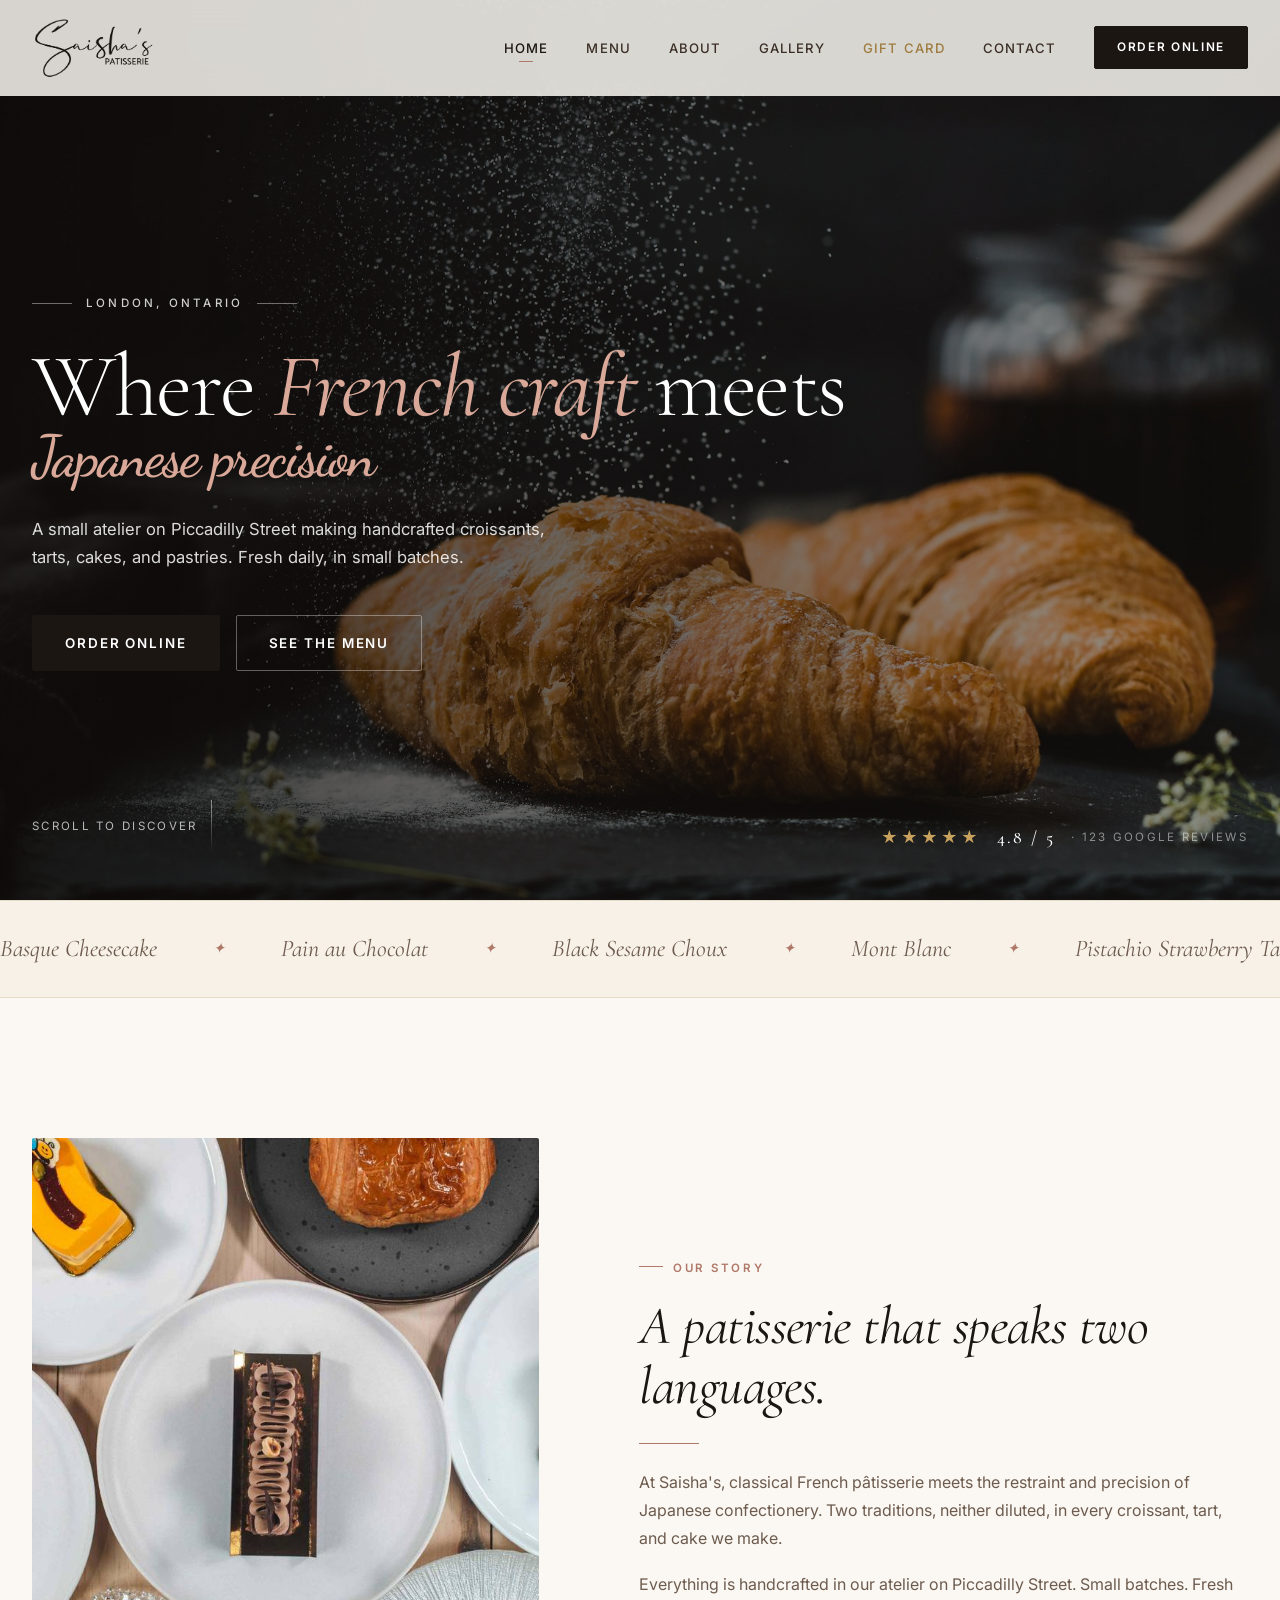
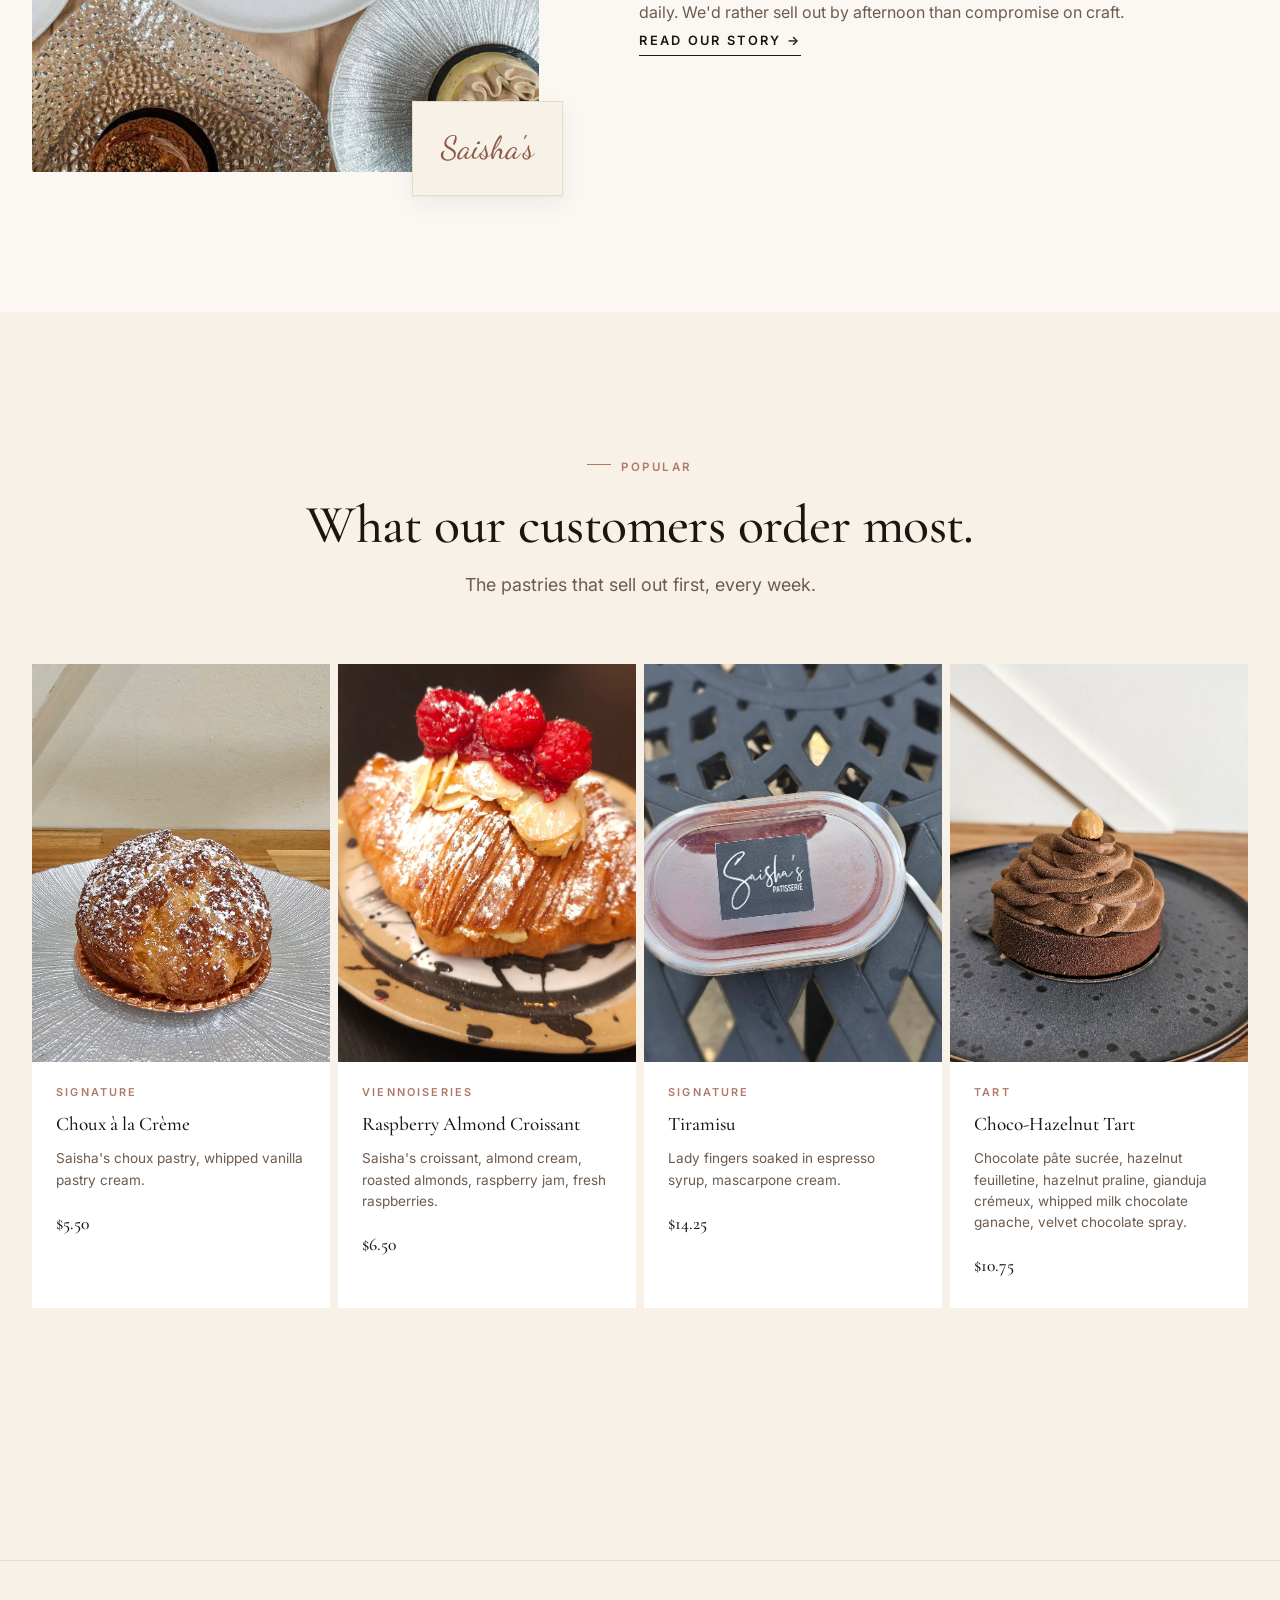
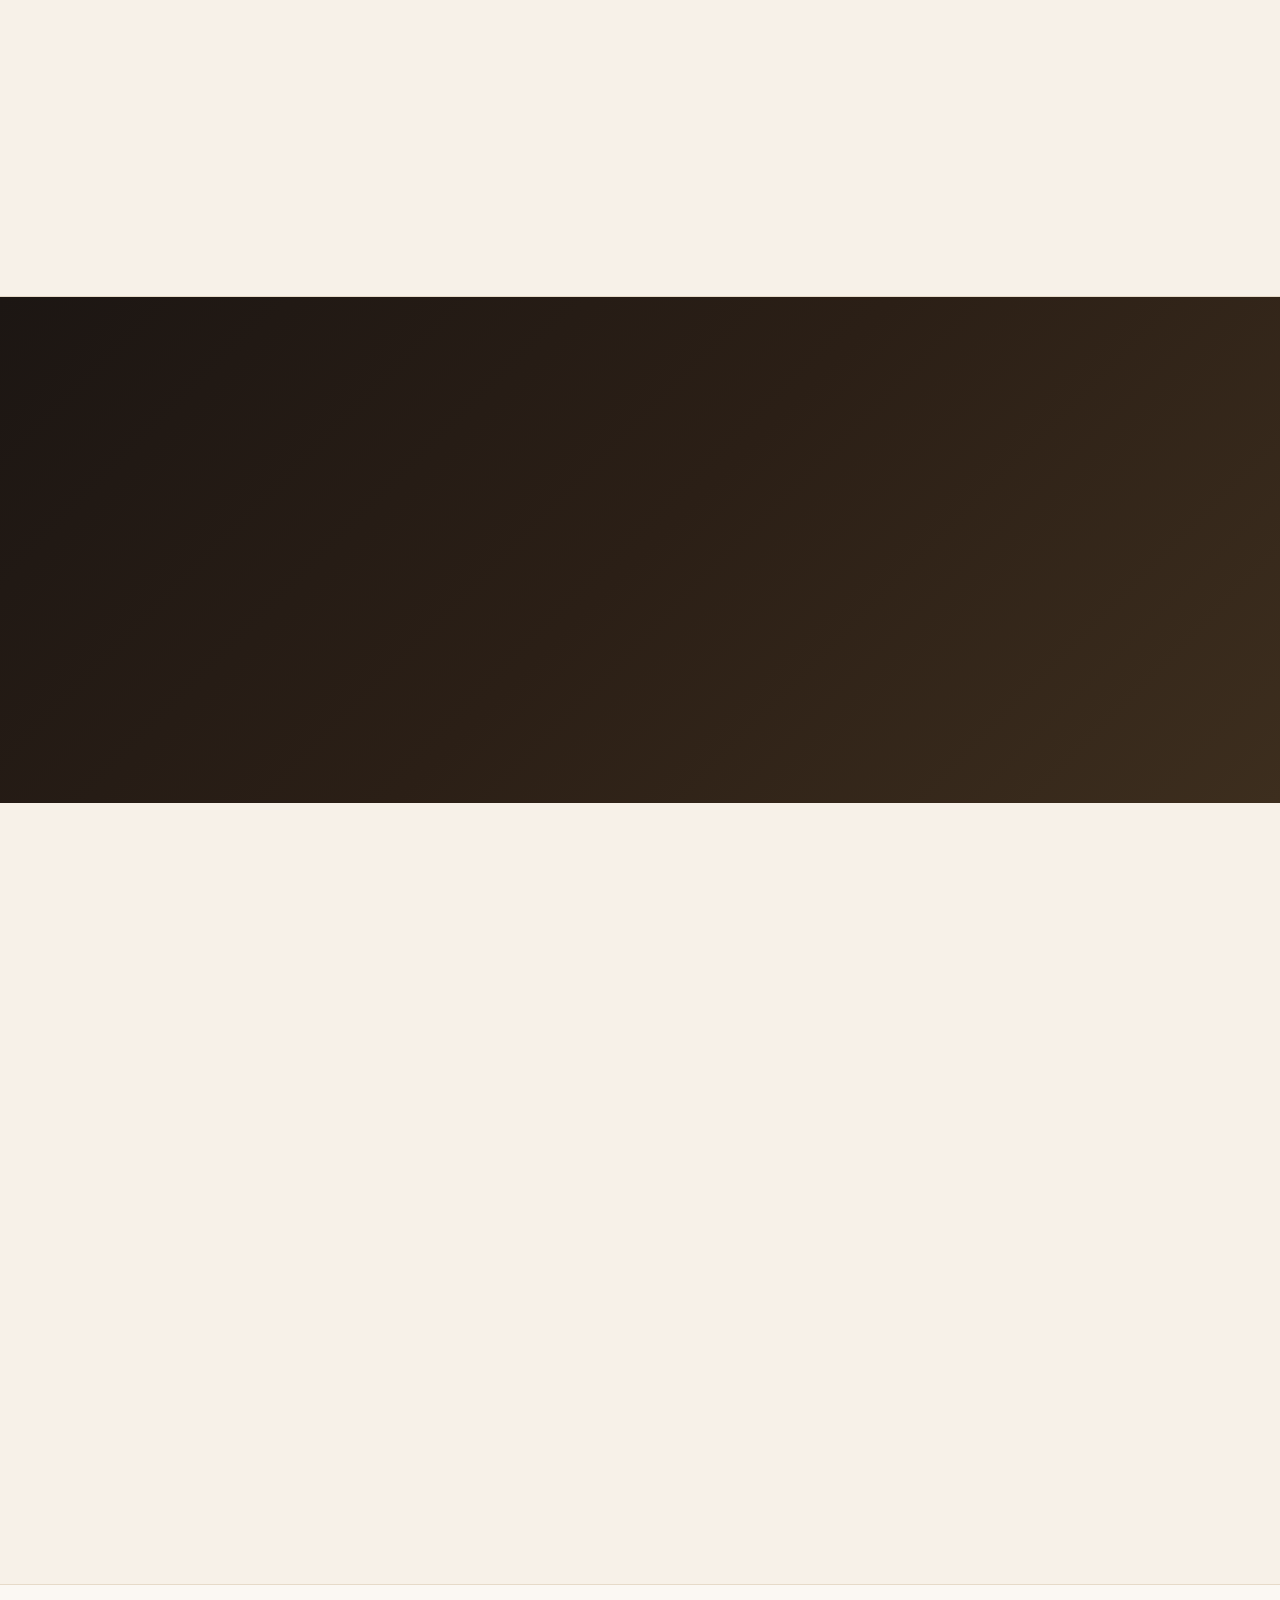
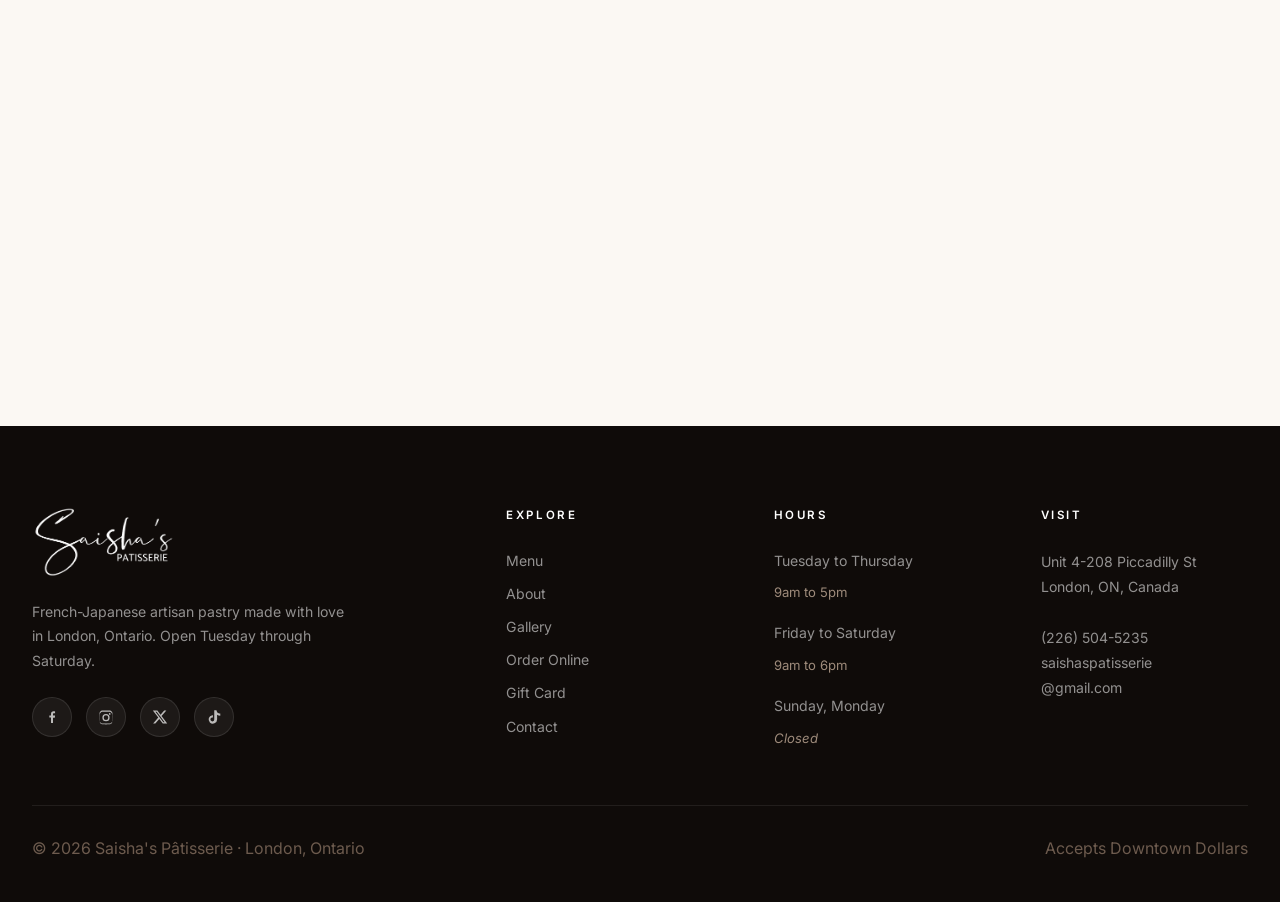
==== index.html @ 5a0bde57 "Initial commit: Saisha's Patisserie website rebuild Full static site with home, menu, about, gallery" ====
<!DOCTYPE html>
<html lang="en">
<head>
 <meta charset="UTF-8">
 <meta name="viewport" content="width=device-width, initial-scale=1.0">
 <title>Saisha's Pâtisserie · French-Japanese Artisan Pastry · London, ON</title>
 <meta name="description" content="Handcrafted French-Japanese fusion pastries, croissants, cakes and coffee in London, Ontario. Unit 4-208 Piccadilly Street.">
 <meta property="og:title" content="Saisha's Pâtisserie · London, ON">
 <meta property="og:description" content="Handcrafted French-Japanese artisan pastries in London, Ontario.">
 <meta property="og:image" content="images/hero/hero-croissants.jpg">
 <link rel="icon" type="image/png" href="images/logo/logo-transparent.png">
 <script type="application/ld+json">
 {
 "@context": "https://schema.org", "@type": "Bakery",
 "name": "Saisha's Pâtisserie",
 "address": {"@type":"PostalAddress","streetAddress":"Unit 4-208 Piccadilly Street","addressLocality":"London","addressRegion":"ON","addressCountry":"CA"},
 "telephone": "+12265045235", "email": "saishaspatisserie@gmail.com",
 "openingHours": ["Tu-Th 09:00-17:00","Fr-Sa 09:00-18:00"],
 "url": "https://www.saishaspatisserie.ca",
 "priceRange": "$$",
 "servesCuisine": ["French","Japanese","Pastry"],
 "image": "images/hero/hero-croissants.jpg",
 "aggregateRating": {"@type":"AggregateRating","ratingValue":"4.8","reviewCount":"123"}
 }
 </script>
 <link rel="stylesheet" href="css/main.css">
 <link rel="stylesheet" href="css/components.css">
</head>
<body>

 <nav class="nav">
 <div class="wrap">
 <div class="nav-inner">
 <a href="index.html" class="nav-logo"><img src="images/logo/logo-dark.png" alt="Saisha's Pâtisserie"></a>
 <ul class="nav-links">
 <li><a href="index.html">Home</a></li>
 <li><a href="menu.html">Menu</a></li>
 <li><a href="about.html">About</a></li>
 <li><a href="gallery.html">Gallery</a></li>
 <li><a href="https://app.squareup.com/gift/MLR6V0DSDRDC0/order" target="_blank" rel="noopener" style="color:var(--gold);">Gift Card</a></li>
 <li><a href="contact.html">Contact</a></li>
 <li><a href="#" class="btn btn-primary nav-cta">Order Online</a></li>
 </ul>
 <button class="nav-toggle" aria-label="Menu"><span></span><span></span><span></span></button>
 </div>
 </div>
 </nav>

 <!-- HERO -->
 <section class="hero">
 <div class="hero-bg"></div>
 <div class="hero-overlay"></div>
 <div class="wrap">
 <div class="hero-content fade-up">
 <div class="hero-eyebrow">London, Ontario</div>
 <h1>
 <span class="nowrap">Where <em>French craft</em> meets</span><br>
 <span class="script">Japanese precision</span>
 </h1>
 <p class="hero-tagline">A small atelier on Piccadilly Street making handcrafted croissants, tarts, cakes, and pastries. Fresh daily, in small batches.</p>
 <div class="hero-actions">
 <a href="#" class="btn btn-primary">Order Online</a>
 <a href="menu.html" class="btn btn-outline-light">See the Menu</a>
 </div>
 </div>
 </div>
 <div class="hero-meta">
 <div class="wrap">
 <div class="hero-meta-inner">
 <div class="hero-meta-scroll">Scroll to discover</div>
 <div class="hero-rating">
 <span class="stars">★★★★★</span>
 <strong>4.8 / 5</strong>
 <span style="opacity:0.7;">· 123 Google Reviews</span>
 </div>
 </div>
 </div>
 </div>
 </section>

 <!-- MARQUEE -->
 <div class="marquee">
 <div class="marquee-track">
 <span class="marquee-item">Basque Cheesecake</span>
 <span class="marquee-item">Pain au Chocolat</span>
 <span class="marquee-item">Black Sesame Choux</span>
 <span class="marquee-item">Mont Blanc</span>
 <span class="marquee-item">Pistachio Strawberry Tart</span>
 <span class="marquee-item">Harmony</span>
 <span class="marquee-item">Pleincoeur</span>
 <span class="marquee-item">Lemon Yuzu Tart</span>
 <span class="marquee-item">Basque Cheesecake</span>
 <span class="marquee-item">Pain au Chocolat</span>
 <span class="marquee-item">Black Sesame Choux</span>
 <span class="marquee-item">Mont Blanc</span>
 <span class="marquee-item">Pistachio Strawberry Tart</span>
 <span class="marquee-item">Harmony</span>
 <span class="marquee-item">Pleincoeur</span>
 <span class="marquee-item">Lemon Yuzu Tart</span>
 </div>
 </div>

 <!-- INTRO / STORY -->
 <section class="intro">
 <div class="wrap">
 <div class="intro-split">
 <div class="intro-photo fade-up">
 <img src="images/real/pastry-spread-hero.jpg" alt="Saisha's pastry spread">
 <div class="intro-sig">Saisha's</div>
 </div>
 <div class="intro-text fade-up">
 <span class="eyebrow">Our Story</span>
 <h2>A patisserie that speaks two languages.</h2>
 <div class="rule"></div>
 <p>At Saisha's, classical French pâtisserie meets the restraint and precision of Japanese confectionery. Two traditions, neither diluted, in every croissant, tart, and cake we make.</p>
 <p>Everything is handcrafted in our atelier on Piccadilly Street. Small batches. Fresh daily. We'd rather sell out by afternoon than compromise on craft.</p>
 <a href="about.html" class="btn-text">Read Our Story →</a>
 </div>
 </div>
 </div>
 </section>

 <!-- POPULAR -->
 <section class="featured">
 <div class="wrap">
 <div class="section-header center fade-up">
 <span class="eyebrow">Popular</span>
 <h2>What our customers order most.</h2>
 <p class="lead">The pastries that sell out first, every week.</p>
 </div>
 <div class="featured-grid stagger fade-up">

 <article class="featured-card">
 <div class="featured-card-img"><img src="images/real/choux-a-la-creme.webp" alt="Choux à la Crème"></div>
 <div class="featured-card-body">
 <span class="category">Signature</span>
 <h4>Choux à la Crème</h4>
 <p class="desc">Saisha's choux pastry, whipped vanilla pastry cream.</p>
 <div class="price">$5.50</div>
 </div>
 </article>

 <article class="featured-card">
 <div class="featured-card-img"><img src="images/real/raspberry-almond-croissant.webp" alt="Double-baked Raspberry-Almond Croissant"></div>
 <div class="featured-card-body">
 <span class="category">Viennoiseries</span>
 <h4>Raspberry Almond Croissant</h4>
 <p class="desc">Saisha's croissant, almond cream, roasted almonds, raspberry jam, fresh raspberries.</p>
 <div class="price">$6.50</div>
 </div>
 </article>

 <article class="featured-card">
 <div class="featured-card-img"><img src="images/real/tiramisu.webp" alt="Tiramisu"></div>
 <div class="featured-card-body">
 <span class="category">Signature</span>
 <h4>Tiramisu</h4>
 <p class="desc">Lady fingers soaked in espresso syrup, mascarpone cream.</p>
 <div class="price">$14.25</div>
 </div>
 </article>

 <article class="featured-card">
 <div class="featured-card-img"><img src="images/real/choco-hazelnut-tart.webp" alt="Choco-Hazelnut Tart"></div>
 <div class="featured-card-body">
 <span class="category">Tart</span>
 <h4>Choco-Hazelnut Tart</h4>
 <p class="desc">Chocolate pâte sucrée, hazelnut feuilletine, hazelnut praline, gianduja crémeux, whipped milk chocolate ganache, velvet chocolate spray.</p>
 <div class="price">$10.75</div>
 </div>
 </article>

 </div>
 <div style="text-align: center; margin-top: 56px;" class="fade-up">
 <a href="menu.html" class="btn btn-ghost">View the Full Menu</a>
 </div>
 </div>
 </section>

 <!-- PULL QUOTE -->
 <section class="pullquote">
 <div class="wrap fade-up">
 <div class="pullquote-inner">
 <span class="stars">★★★★★</span>
 <blockquote>Such a little gem. Everything was delicious. The kind of place you keep to yourself because you don't want the line to get any longer.</blockquote>
 <div class="attribution">
 <cite>Google Review</cite>
 </div>
 </div>
 </div>
 </section>

 <!-- GIFT CARD -->
 <section class="section" style="background: linear-gradient(135deg, #1C1613 0%, #2b1f16 50%, #3D2E1E 100%); color: var(--white); text-align: center;">
 <div class="wrap-narrow fade-up">
 <span class="eyebrow" style="color: var(--gold-light);">A thoughtful gift</span>
 <h2 style="color: var(--white); font-style: italic; font-weight: 400; margin-bottom: 16px;">Gift a little French-Japanese joy.</h2>
 <p style="color: rgba(255,255,255,0.75); max-width: 520px; margin: 0 auto 36px;">Digital gift cards, any amount, delivered instantly. Perfect for birthdays, holidays, or just because.</p>
 <a href="https://app.squareup.com/gift/MLR6V0DSDRDC0/order" target="_blank" rel="noopener" class="btn btn-gold">Purchase a Gift Card</a>
 </div>
 </section>

 <!-- INSTAGRAM -->
 <section class="section bg-cream">
 <div class="wrap">
 <div class="section-header center fade-up">
 <span class="eyebrow">Follow @saisha.patisserie</span>
 <h2 style="font-style: italic; font-weight: 400;">From the kitchen, daily.</h2>
 <p class="lead">Behind the scenes, new menu drops, seasonal specials. Find us on Instagram.</p>
 </div>

 <div class="instagram-grid fade-up">
 <a href="https://www.instagram.com/saisha.patisserie/" target="_blank" rel="noopener" class="ig-tile">
 <img src="images/real/pastry-spread-hero.jpg" alt="Pastry spread">
 <div class="ig-overlay"><span>View on Instagram ↗</span></div>
 </a>
 <a href="https://www.instagram.com/saisha.patisserie/" target="_blank" rel="noopener" class="ig-tile">
 <img src="images/real/butter-croissant.webp" alt="Butter croissant">
 <div class="ig-overlay"><span>View on Instagram ↗</span></div>
 </a>
 <a href="https://www.instagram.com/saisha.patisserie/" target="_blank" rel="noopener" class="ig-tile">
 <img src="images/real/pleincoeur.webp" alt="Pleincoeur">
 <div class="ig-overlay"><span>View on Instagram ↗</span></div>
 </a>
 <a href="https://www.instagram.com/saisha.patisserie/" target="_blank" rel="noopener" class="ig-tile">
 <img src="images/real/mont-blanc.webp" alt="Mont Blanc">
 <div class="ig-overlay"><span>View on Instagram ↗</span></div>
 </a>
 <a href="https://www.instagram.com/saisha.patisserie/" target="_blank" rel="noopener" class="ig-tile">
 <img src="images/real/pistachio-strawberry-tart.webp" alt="Pistachio strawberry tart">
 <div class="ig-overlay"><span>View on Instagram ↗</span></div>
 </a>
 <a href="https://www.instagram.com/saisha.patisserie/" target="_blank" rel="noopener" class="ig-tile">
 <img src="images/real/easter-bunny.webp" alt="Easter bunny">
 <div class="ig-overlay"><span>View on Instagram ↗</span></div>
 </a>
 </div>

 <div style="text-align: center; margin-top: 48px;" class="fade-up">
 <a href="https://www.instagram.com/saisha.patisserie/" target="_blank" rel="noopener" class="btn btn-ghost">@saisha.patisserie</a>
 </div>
 </div>
 </section>

 <!-- NEWSLETTER -->
 <section class="newsletter">
 <div class="wrap-narrow fade-up">
 <div class="newsletter-inner">
 <div class="newsletter-text">
 <span class="eyebrow">Join the Community</span>
 <h2>Be the first to know.</h2>
 <p>New menu drops, seasonal specials, pre-order windows for whole cakes. Straight to your inbox, never too often.</p>
 </div>
 <form class="newsletter-form" action="mailto:saishaspatisserie@gmail.com" method="GET" enctype="text/plain">
 <div class="newsletter-field">
 <label for="nl-email" class="sr-only">Email</label>
 <input type="email" id="nl-email" name="Email" placeholder="your@email.com" required>
 <button type="submit" class="btn btn-primary">Subscribe</button>
 </div>
 <p class="form-note">No spam. Unsubscribe any time.</p>
 </form>
 </div>
 </div>
 </section>

 <!-- FOOTER -->
 <footer class="footer">
 <div class="wrap">
 <div class="footer-grid">
 <div class="footer-brand">
 <a href="index.html"><img src="images/logo/logo-transparent.png" alt="Saisha's Pâtisserie"></a>
 <p>French-Japanese artisan pastry made with love in London, Ontario. Open Tuesday through Saturday.</p>
 <div class="footer-social">
 <a href="https://www.facebook.com/saisha.patisserie/" target="_blank" aria-label="Facebook" aria-label="Facebook"><svg viewBox="0 0 24 24" xmlns="http://www.w3.org/2000/svg"><path d="M13.5 21v-8h2.7l.4-3.1h-3.1v-2c0-.9.25-1.5 1.5-1.5h1.6V3.6c-.3 0-1.2-.1-2.3-.1-2.3 0-3.8 1.4-3.8 3.9v2.2H8v3.1h2.5V21h3z"/></svg></a>
 <a href="https://www.instagram.com/saisha.patisserie/" target="_blank" aria-label="Instagram" aria-label="Instagram"><svg viewBox="0 0 24 24" xmlns="http://www.w3.org/2000/svg"><path d="M12 2.2c3.2 0 3.6 0 4.8.07 1.2.05 1.8.24 2.2.4.6.2 1 .5 1.4.9s.7.8.9 1.4c.17.5.36 1.1.4 2.2.07 1.2.07 1.6.07 4.8s0 3.6-.07 4.8c-.04 1.2-.23 1.8-.4 2.2-.2.6-.5 1-.9 1.4s-.8.7-1.4.9c-.5.17-1.1.36-2.2.4-1.2.07-1.6.07-4.8.07s-3.6 0-4.8-.07c-1.1-.04-1.7-.23-2.2-.4-.6-.2-1-.5-1.4-.9s-.7-.8-.9-1.4c-.17-.5-.36-1.1-.4-2.2C2.2 15.6 2.2 15.2 2.2 12s0-3.6.07-4.8c.04-1.1.23-1.7.4-2.2.2-.6.5-1 .9-1.4s.8-.7 1.4-.9c.5-.17 1.1-.36 2.2-.4C8.4 2.2 8.8 2.2 12 2.2zm0 1.98c-3.1 0-3.5 0-4.7.07-1.1.05-1.7.23-2.1.4-.5.2-.9.5-1.3.9s-.7.8-.9 1.3c-.17.4-.35 1-.4 2.1-.07 1.2-.07 1.6-.07 4.7s0 3.5.07 4.7c.05 1.1.23 1.7.4 2.1.2.5.5.9.9 1.3s.8.7 1.3.9c.4.17 1 .35 2.1.4 1.2.07 1.6.07 4.7.07s3.5 0 4.7-.07c1.1-.05 1.7-.23 2.1-.4.5-.2.9-.5 1.3-.9s.7-.8.9-1.3c.17-.4.35-1 .4-2.1.07-1.2.07-1.6.07-4.7s0-3.5-.07-4.7c-.05-1.1-.23-1.7-.4-2.1-.2-.5-.5-.9-.9-1.3s-.8-.7-1.3-.9c-.4-.17-1-.35-2.1-.4-1.2-.07-1.6-.07-4.7-.07zm0 3.4a5.4 5.4 0 1 1 0 10.8 5.4 5.4 0 0 1 0-10.8zm0 1.98a3.42 3.42 0 1 0 0 6.84 3.42 3.42 0 0 0 0-6.84zm6.85-2.2a1.27 1.27 0 1 1-2.54 0 1.27 1.27 0 0 1 2.54 0z"/></svg></a>
 <a href="https://x.com/saishas_pastry" target="_blank" aria-label="X" aria-label="X"><svg viewBox="0 0 24 24" xmlns="http://www.w3.org/2000/svg"><path d="M18.244 2.25h3.308l-7.227 8.26 8.502 11.24H16.17l-5.214-6.817L4.99 21.75H1.68l7.73-8.835L1.254 2.25H8.08l4.713 6.231zm-1.161 17.52h1.833L7.084 4.126H5.117z"/></svg></a>
 <a href="https://www.tiktok.com/discover/saisha-patisserie" target="_blank" aria-label="TikTok" aria-label="TikTok"><svg viewBox="0 0 24 24" xmlns="http://www.w3.org/2000/svg"><path d="M19.59 6.69a4.83 4.83 0 0 1-3.77-4.25V2h-3.45v13.67a2.89 2.89 0 0 1-5.2 1.74 2.89 2.89 0 0 1 2.31-4.64 2.93 2.93 0 0 1 .88.13V9.4a6.84 6.84 0 0 0-1-.05A6.33 6.33 0 0 0 5.8 20.1a6.34 6.34 0 0 0 10.86-4.43v-7a8.16 8.16 0 0 0 4.77 1.52v-3.4a4.85 4.85 0 0 1-1-.1z"/></svg></a>
 </div>
 </div>
 <div class="footer-col">
 <h5>Explore</h5>
 <ul>
 <li><a href="menu.html">Menu</a></li>
 <li><a href="about.html">About</a></li>
 <li><a href="gallery.html">Gallery</a></li>
 <li><a href="#">Order Online</a></li>
 <li><a href="https://app.squareup.com/gift/MLR6V0DSDRDC0/order" target="_blank">Gift Card</a></li>
 <li><a href="contact.html">Contact</a></li>
 </ul>
 </div>
 <div class="footer-col">
 <h5>Hours</h5>
 <ul>
 <li>Tuesday to Thursday</li>
 <li style="color:var(--muted); font-size:0.82rem;">9am to 5pm</li>
 <li style="margin-top: 8px;">Friday to Saturday</li>
 <li style="color:var(--muted); font-size:0.82rem;">9am to 6pm</li>
 <li style="margin-top: 8px;">Sunday, Monday</li>
          <li style="color: var(--muted); font-size: 0.82rem; font-style: italic;">Closed</li>
 </ul>
 </div>
 <div class="footer-col">
 <h5>Visit</h5>
 <address>
 Unit 4-208 Piccadilly St<br>
 London, ON, Canada<br><br>
 <a href="tel:+12265045235">(226) 504-5235</a><br>
 <a href="mailto:saishaspatisserie@gmail.com">saishaspatisserie<br>@gmail.com</a>
 </address>
 </div>
 </div>
 <div class="footer-bottom">
 <p>© 2026 Saisha's Pâtisserie · London, Ontario</p>
 <p>Accepts Downtown Dollars</p>
 </div>
 </div>
 </footer>

 <script src="js/main.js"></script>
</body>
</html>
---- css/main.css ----
@import url('https://fonts.googleapis.com/css2?family=Cormorant+Garamond:ital,wght@0,300;0,400;0,500;0,600;0,700;1,400;1,500&family=Inter:wght@300;400;500;600;700&family=Dancing+Script:wght@500;600;700&display=swap');

/* ===========================================================
   DESIGN SYSTEM — Saisha's Pâtisserie
   French-Japanese artisan pastry · editorial premium feel
   =========================================================== */
:root {
  /* Palette */
  --cream:        #F7F1E8;
  --cream-deep:   #EFE6D6;
  --ivory:        #FBF8F3;
  --white:        #FFFFFF;
  --ink:          #1C1613;
  --ink-soft:     #3A2E26;
  --mid:          #6D5B4E;
  --muted:        #9E8B7B;
  --line:         #E6DAC8;

  /* Accents — muted, refined */
  --rose:         #B07868;
  --rose-deep:    #8F5947;
  --rose-soft:    #D9A898;
  --gold:         #9E7B3E;
  --gold-light:   #C9A35E;

  /* Semantic */
  --bg:           var(--ivory);
  --bg-alt:       var(--cream);
  --bg-dark:      var(--ink);
  --text:         var(--ink);
  --text-soft:    var(--mid);
  --accent:       var(--rose);
  --border:       var(--line);

  /* Type */
  --font-display: 'Cormorant Garamond', 'Playfair Display', Georgia, serif;
  --font-body:    'Inter', system-ui, -apple-system, sans-serif;
  --font-script:  'Dancing Script', cursive;

  /* Rhythm */
  --r-xs: 4px;
  --r-sm: 8px;
  --r-md: 14px;
  --r-lg: 24px;
  --r-xl: 36px;

  /* Shadows */
  --shadow-soft: 0 1px 2px rgba(28,22,19,0.04), 0 8px 24px rgba(28,22,19,0.06);
  --shadow-md:   0 4px 12px rgba(28,22,19,0.08), 0 20px 40px rgba(28,22,19,0.10);
  --shadow-lg:   0 20px 60px rgba(28,22,19,0.18);

  /* Motion */
  --ease: cubic-bezier(0.16, 1, 0.3, 1);
  --t-fast: 0.2s;
  --t-med:  0.4s;
  --t-slow: 0.8s;

  --max:        1280px;
  --max-narrow: 920px;
  --nav-h:      96px;
}

*, *::before, *::after { box-sizing: border-box; margin: 0; padding: 0; }
html { scroll-behavior: smooth; -webkit-text-size-adjust: 100%; }
body {
  font-family: var(--font-body);
  background: var(--bg);
  color: var(--text);
  line-height: 1.65;
  font-size: 16px;
  -webkit-font-smoothing: antialiased;
  -moz-osx-font-smoothing: grayscale;
}
img { max-width: 100%; height: auto; display: block; }
a  { color: inherit; text-decoration: none; transition: color var(--t-fast) var(--ease); }
ul { list-style: none; }
button { font-family: inherit; cursor: pointer; border: none; background: none; }

/* ===========================================================
   TYPOGRAPHY
   =========================================================== */
.display, h1, h2, h3 {
  font-family: var(--font-display);
  font-weight: 500;
  line-height: 1.1;
  letter-spacing: -0.01em;
  color: var(--ink);
}
h1 { font-size: clamp(2.8rem, 6.5vw, 5.5rem); font-weight: 400; }
h2 { font-size: clamp(2rem, 4.2vw, 3.4rem); }
h3 { font-size: clamp(1.4rem, 2.5vw, 1.9rem); font-weight: 500; }
h4 { font-family: var(--font-display); font-size: 1.25rem; font-weight: 500; line-height: 1.3; color: var(--ink); }

em { font-style: italic; color: var(--rose-deep); }

.nowrap { white-space: nowrap; }

p {
  color: var(--text-soft);
  font-size: 1rem;
  line-height: 1.75;
}

.lead {
  font-size: clamp(1.05rem, 1.4vw, 1.2rem);
  line-height: 1.7;
  color: var(--mid);
  max-width: 58ch;
}

.eyebrow {
  display: inline-block;
  font-family: var(--font-body);
  font-size: 0.72rem;
  font-weight: 600;
  letter-spacing: 0.22em;
  text-transform: uppercase;
  color: var(--rose);
  margin-bottom: 18px;
}

.eyebrow::before {
  content: '';
  display: inline-block;
  width: 24px;
  height: 1px;
  background: currentColor;
  vertical-align: middle;
  margin-right: 10px;
  transform: translateY(-3px);
}

.script {
  font-family: var(--font-script);
  font-weight: 600;
  font-style: normal;
  color: var(--rose-deep);
}

.rule {
  width: 60px;
  height: 1px;
  background: var(--rose);
  margin: 24px 0;
}
.rule.center { margin-left: auto; margin-right: auto; }

/* ===========================================================
   LAYOUT
   =========================================================== */
.wrap {
  width: 100%;
  max-width: var(--max);
  margin: 0 auto;
  padding: 0 32px;
}

.wrap-narrow {
  max-width: var(--max-narrow);
  margin: 0 auto;
  padding: 0 32px;
}

.section {
  padding: clamp(64px, 10vw, 120px) 0;
}

.section-sm { padding: 56px 0; }

.section-header {
  margin-bottom: 64px;
}

.section-header.center {
  text-align: center;
}

.section-header.center .lead {
  margin: 16px auto 0;
}

.section-header p.lead {
  margin-top: 16px;
}

/* Grid helpers */
.grid {
  display: grid;
  gap: 32px;
}
.grid-2 { grid-template-columns: repeat(2, minmax(0, 1fr)); }
.grid-3 { grid-template-columns: repeat(3, minmax(0, 1fr)); }
.grid-4 { grid-template-columns: repeat(4, minmax(0, 1fr)); }

.split {
  display: grid;
  grid-template-columns: 1fr 1fr;
  gap: clamp(32px, 6vw, 80px);
  align-items: center;
}

/* ===========================================================
   BUTTONS
   =========================================================== */
.btn {
  display: inline-flex;
  align-items: center;
  justify-content: center;
  gap: 10px;
  padding: 16px 32px;
  border-radius: 2px;
  font-family: var(--font-body);
  font-size: 0.84rem;
  font-weight: 600;
  letter-spacing: 0.14em;
  text-transform: uppercase;
  border: 1px solid transparent;
  transition: all var(--t-med) var(--ease);
  cursor: pointer;
  white-space: nowrap;
  position: relative;
  overflow: hidden;
}

.btn-primary {
  background: var(--ink);
  color: var(--white);
  border-color: var(--ink);
}
.btn-primary:hover {
  background: var(--rose-deep);
  border-color: var(--rose-deep);
  transform: translateY(-2px);
  box-shadow: var(--shadow-md);
}

.btn-ghost {
  background: transparent;
  color: var(--ink);
  border-color: var(--ink);
}
.btn-ghost:hover {
  background: var(--ink);
  color: var(--white);
}

.btn-gold {
  background: var(--gold);
  color: var(--white);
  border-color: var(--gold);
}
.btn-gold:hover {
  background: var(--gold-light);
  border-color: var(--gold-light);
  color: var(--ink);
}

.btn-outline-light {
  background: transparent;
  color: var(--white);
  border-color: rgba(255,255,255,0.35);
}
.btn-outline-light:hover {
  background: rgba(255,255,255,0.1);
  border-color: var(--white);
}

.btn-sm {
  padding: 11px 22px;
  font-size: 0.74rem;
}

.btn-text {
  font-family: var(--font-body);
  font-size: 0.8rem;
  font-weight: 600;
  letter-spacing: 0.18em;
  text-transform: uppercase;
  color: var(--ink);
  display: inline-flex;
  align-items: center;
  gap: 10px;
  border-bottom: 1px solid currentColor;
  padding-bottom: 4px;
  transition: all var(--t-med) var(--ease);
}
.btn-text:hover {
  color: var(--rose);
  gap: 16px;
}

/* Colors */
.text-rose    { color: var(--rose); }
.text-muted   { color: var(--muted); }
.text-dark    { color: var(--ink); }
.bg-cream     { background: var(--cream); }
.bg-dark      { background: var(--bg-dark); color: var(--white); }
.bg-ivory     { background: var(--ivory); }

/* ===========================================================
   PAGE HEADER (inner pages)
   =========================================================== */
.page-header {
  padding: calc(var(--nav-h) + 60px) 0 80px;
  background: var(--bg-alt);
  text-align: center;
  border-bottom: 1px solid var(--border);
}
.page-header h1 {
  font-weight: 400;
  font-style: italic;
}
.page-header .lead {
  margin: 12px auto 0;
}

.breadcrumb {
  display: flex;
  align-items: center;
  justify-content: center;
  gap: 10px;
  font-size: 0.78rem;
  color: var(--muted);
  letter-spacing: 0.1em;
  text-transform: uppercase;
  margin-bottom: 20px;
}
.breadcrumb a:hover { color: var(--rose); }
.breadcrumb-sep { color: var(--muted); opacity: 0.5; }

/* ===========================================================
   FADE UP ANIMATION
   =========================================================== */
.fade-up {
  opacity: 0;
  transform: translateY(28px);
  transition: opacity 0.9s var(--ease), transform 0.9s var(--ease);
}
.fade-up.visible {
  opacity: 1;
  transform: translateY(0);
}

/* Staggered children */
.stagger > * { transition-delay: 0s; }
.stagger > *:nth-child(2) { transition-delay: 0.1s; }
.stagger > *:nth-child(3) { transition-delay: 0.2s; }
.stagger > *:nth-child(4) { transition-delay: 0.3s; }
.stagger > *:nth-child(5) { transition-delay: 0.4s; }
.stagger > *:nth-child(6) { transition-delay: 0.5s; }

/* ===========================================================
   RESPONSIVE
   =========================================================== */
@media (max-width: 1024px) {
  .grid-4 { grid-template-columns: repeat(2, 1fr); }
  .grid-3 { grid-template-columns: repeat(2, 1fr); }
  .split  { grid-template-columns: 1fr; gap: 40px; }
}

@media (max-width: 640px) {
  .wrap, .wrap-narrow { padding: 0 20px; }
  .grid-4, .grid-3, .grid-2 { grid-template-columns: 1fr; }
  .btn { padding: 13px 24px; font-size: 0.78rem; }
  .section-header { margin-bottom: 40px; }
}
---- css/components.css ----
/* ===========================================================
   NAVIGATION
   =========================================================== */
.nav {
  position: fixed;
  top: 0; left: 0; right: 0;
  height: var(--nav-h);
  z-index: 100;
  display: flex;
  align-items: center;
  background: rgba(251,248,243,0.85);
  backdrop-filter: blur(16px) saturate(1.4);
  -webkit-backdrop-filter: blur(16px) saturate(1.4);
  border-bottom: 1px solid transparent;
  transition: all var(--t-med) var(--ease);
}
.nav.scrolled {
  border-bottom-color: var(--border);
  background: rgba(251,248,243,0.96);
}
.nav-inner {
  display: flex;
  align-items: center;
  justify-content: space-between;
  width: 100%;
}
.nav-logo {
  display: inline-flex;
  align-items: center;
  height: 100%;
}
.nav-logo img {
  height: 62px;
  width: auto;
  display: block;
}
.nav-links {
  display: flex;
  align-items: center;
  gap: 38px;
}
.nav-links a {
  font-size: 0.82rem;
  font-weight: 500;
  letter-spacing: 0.08em;
  text-transform: uppercase;
  color: var(--ink-soft);
  position: relative;
}
.nav-links a::after {
  content: '';
  position: absolute;
  bottom: -6px; left: 50%;
  transform: translateX(-50%) scaleX(0);
  width: 14px;
  height: 1px;
  background: var(--rose);
  transition: transform var(--t-med) var(--ease);
}
.nav-links a:hover,
.nav-links a.active {
  color: var(--ink);
}
.nav-links a:hover::after,
.nav-links a.active::after {
  transform: translateX(-50%) scaleX(1);
}
.nav-links a.nav-cta,
.nav-links a.btn-primary {
  padding: 11px 22px !important;
  font-size: 0.74rem !important;
  letter-spacing: 0.14em !important;
  color: var(--white) !important;
  background: var(--ink);
  border: 1px solid var(--ink);
  border-radius: 2px;
  text-transform: uppercase;
  font-weight: 600;
  transition: all var(--t-med) var(--ease);
}
.nav-links a.nav-cta:hover,
.nav-links a.btn-primary:hover {
  background: var(--rose-deep);
  border-color: var(--rose-deep);
  color: var(--white) !important;
  transform: translateY(-1px);
}
.nav-links a.nav-cta::after,
.nav-links a.btn-primary::after {
  display: none !important;
}
.nav-toggle {
  display: none;
  flex-direction: column;
  gap: 5px;
}
.nav-toggle span {
  width: 26px;
  height: 1.5px;
  background: var(--ink);
  transition: all var(--t-med) var(--ease);
}
.nav-toggle.open span:nth-child(1) { transform: translateY(7px) rotate(45deg); }
.nav-toggle.open span:nth-child(2) { opacity: 0; }
.nav-toggle.open span:nth-child(3) { transform: translateY(-6px) rotate(-45deg); }

@media (max-width: 960px) {
  .nav-links {
    position: fixed;
    top: var(--nav-h); left: 0; right: 0;
    flex-direction: column;
    gap: 0;
    background: var(--ivory);
    padding: 24px 0;
    border-bottom: 1px solid var(--border);
    transform: translateY(-100%);
    opacity: 0;
    pointer-events: none;
    transition: all var(--t-med) var(--ease);
  }
  .nav-links.open {
    transform: translateY(0);
    opacity: 1;
    pointer-events: auto;
  }
  .nav-links a {
    padding: 16px 32px;
    width: 100%;
    font-size: 0.9rem;
    text-align: center;
  }
  .nav-links a::after { display: none; }
  .nav-toggle { display: flex; }
}

/* ===========================================================
   HERO — editorial premium
   =========================================================== */
.hero {
  position: relative;
  min-height: 100vh;
  display: flex;
  align-items: center;
  overflow: hidden;
  background: var(--ink);
  padding-top: var(--nav-h);
}
.hero-bg {
  position: absolute;
  inset: 0;
  background: url('../images/hero/hero-croissants.jpg') center/cover no-repeat;
  opacity: 0.88;
  animation: heroZoom 20s var(--ease) forwards;
}
@keyframes heroZoom {
  from { transform: scale(1.08); }
  to   { transform: scale(1); }
}
.hero-overlay {
  position: absolute;
  inset: 0;
  background: linear-gradient(
    95deg,
    rgba(14,10,8,0.80) 0%,
    rgba(14,10,8,0.55) 40%,
    rgba(14,10,8,0.25) 100%);
}
.hero-content {
  position: relative;
  z-index: 2;
  max-width: 780px;
  color: var(--white);
  padding: 40px 0 80px;
}
.hero-eyebrow {
  display: inline-flex;
  align-items: center;
  gap: 14px;
  font-family: var(--font-body);
  font-size: 0.72rem;
  font-weight: 500;
  letter-spacing: 0.28em;
  text-transform: uppercase;
  color: rgba(255,255,255,0.8);
  margin-bottom: 28px;
}
.hero-eyebrow::before,
.hero-eyebrow::after {
  content: '';
  width: 40px;
  height: 1px;
  background: rgba(255,255,255,0.4);
}
.hero-content h1 {
  font-size: clamp(3rem, 7vw, 6rem);
  font-weight: 300;
  line-height: 1.02;
  color: var(--white);
  margin-bottom: 28px;
  letter-spacing: -0.02em;
}
.hero-content h1 em {
  font-style: italic;
  color: var(--rose-soft);
  font-weight: 400;
}
.hero-content .script {
  display: block;
  font-size: clamp(2rem, 5vw, 3.6rem);
  color: var(--rose-soft);
  margin: -4px 0 10px;
}
.hero-tagline {
  font-size: clamp(1rem, 1.3vw, 1.15rem);
  color: rgba(255,255,255,0.85);
  max-width: 540px;
  margin-bottom: 44px;
  line-height: 1.7;
}
.hero-actions {
  display: flex;
  gap: 16px;
  flex-wrap: wrap;
}
.hero-meta {
  position: absolute;
  bottom: 48px;
  left: 0; right: 0;
  z-index: 2;
}
.hero-meta-inner {
  display: flex;
  justify-content: space-between;
  align-items: end;
  color: rgba(255,255,255,0.7);
  font-size: 0.72rem;
  letter-spacing: 0.2em;
  text-transform: uppercase;
}
.hero-meta-scroll {
  display: flex;
  align-items: center;
  gap: 14px;
}
.hero-meta-scroll::after {
  content: '';
  width: 1px;
  height: 52px;
  background: linear-gradient(to bottom, rgba(255,255,255,0.5), transparent);
  animation: scrollLine 2.4s ease-in-out infinite;
}
@keyframes scrollLine {
  0%,100% { transform: scaleY(1); opacity: 0.4; }
  50%     { transform: scaleY(1.3); opacity: 1; }
}
.hero-rating {
  display: flex;
  align-items: center;
  gap: 16px;
}
.hero-rating strong {
  color: var(--white);
  font-family: var(--font-display);
  font-size: 1.1rem;
  font-weight: 500;
}
.hero-rating .stars {
  letter-spacing: 3px;
  color: var(--gold-light);
  font-size: 1rem;
}

@media (max-width: 640px) {
  .hero-meta-inner { flex-direction: column; gap: 20px; align-items: start; }
}

/* ===========================================================
   MARQUEE / MARKS BAR
   =========================================================== */
.marquee {
  border-top: 1px solid var(--border);
  border-bottom: 1px solid var(--border);
  padding: 28px 0;
  background: var(--cream);
  overflow: hidden;
}
.marquee-track {
  display: flex;
  align-items: center;
  gap: 56px;
  animation: slide 38s linear infinite;
  white-space: nowrap;
}
.marquee-item {
  font-family: var(--font-display);
  font-style: italic;
  font-size: 1.5rem;
  color: var(--mid);
  display: inline-flex;
  align-items: center;
  gap: 56px;
}
.marquee-item::after {
  content: '✦';
  color: var(--rose);
  font-size: 0.9rem;
}
@keyframes slide {
  from { transform: translateX(0); }
  to   { transform: translateX(-50%); }
}

/* ===========================================================
   INTRO / STORY SECTION — editorial split
   =========================================================== */
.intro {
  padding: clamp(80px, 12vw, 140px) 0;
}
.intro-split {
  display: grid;
  grid-template-columns: 1fr 1.2fr;
  gap: clamp(40px, 8vw, 100px);
  align-items: center;
}
.intro-text h2 {
  font-style: italic;
  font-weight: 400;
  margin-bottom: 28px;
}
.intro-text p + p {
  margin-top: 18px;
}
.intro-photo {
  position: relative;
}
.intro-photo > img {
  width: 100%;
  aspect-ratio: 4/5;
  object-fit: cover;
  border-radius: 2px;
}
.intro-sig {
  position: absolute;
  bottom: -24px;
  right: -24px;
  background: var(--cream);
  padding: 20px 28px;
  border: 1px solid var(--border);
  font-family: var(--font-script);
  font-size: 2rem;
  color: var(--rose-deep);
  box-shadow: var(--shadow-soft);
}
.intro-stats {
  display: flex;
  gap: 48px;
  margin-top: 44px;
  padding-top: 32px;
  border-top: 1px solid var(--border);
}
.intro-stat strong {
  display: block;
  font-family: var(--font-display);
  font-size: 2.4rem;
  font-weight: 500;
  color: var(--ink);
  line-height: 1;
}
.intro-stat span {
  font-size: 0.74rem;
  letter-spacing: 0.14em;
  text-transform: uppercase;
  color: var(--muted);
}
@media (max-width: 900px) {
  .intro-split { grid-template-columns: 1fr; }
  .intro-sig   { right: auto; left: 0; bottom: -20px; }
}

/* ===========================================================
   FEATURED ITEMS — editorial cards
   =========================================================== */
.featured {
  padding: clamp(80px, 12vw, 140px) 0;
  background: var(--cream);
}
.featured-grid {
  display: grid;
  grid-template-columns: repeat(4, 1fr);
  gap: 8px;
}
.featured-card {
  position: relative;
  overflow: hidden;
  background: var(--white);
  transition: transform var(--t-slow) var(--ease);
}
.featured-card-img {
  aspect-ratio: 3/4;
  overflow: hidden;
  position: relative;
}
.featured-card-img img {
  width: 100%;
  height: 100%;
  object-fit: cover;
  transition: transform 1.2s var(--ease);
}
.featured-card:hover .featured-card-img img {
  transform: scale(1.08);
}
.featured-card-body {
  padding: 22px 24px 28px;
  display: flex;
  flex-direction: column;
  gap: 4px;
}
.featured-card-body .category {
  font-size: 0.68rem;
  letter-spacing: 0.2em;
  text-transform: uppercase;
  color: var(--rose);
  font-weight: 600;
  margin-bottom: 6px;
}
.featured-card-body h4 {
  font-size: 1.2rem;
  line-height: 1.3;
  margin-bottom: 8px;
}
.featured-card-body .desc {
  font-size: 0.85rem;
  color: var(--mid);
  line-height: 1.55;
  margin-bottom: 14px;
  flex: 1;
}
.featured-card-body .price {
  font-family: var(--font-display);
  font-size: 1.1rem;
  font-weight: 500;
  color: var(--ink);
  display: flex;
  justify-content: space-between;
  align-items: end;
}
.featured-card-body .price small {
  font-family: var(--font-body);
  font-size: 0.7rem;
  letter-spacing: 0.14em;
  text-transform: uppercase;
  color: var(--muted);
  font-weight: 500;
}

@media (max-width: 1024px) {
  .featured-grid { grid-template-columns: repeat(2, 1fr); }
}
@media (max-width: 540px) {
  .featured-grid { grid-template-columns: 1fr; }
}

/* ===========================================================
   QUOTE / PULL QUOTE
   =========================================================== */
.pullquote {
  padding: 72px 0;
  background: var(--cream);
  border-top: 1px solid var(--border);
  border-bottom: 1px solid var(--border);
}
.pullquote-inner {
  display: flex;
  flex-direction: column;
  align-items: center;
  text-align: center;
  gap: 20px;
  max-width: 780px;
  margin: 0 auto;
}
.pullquote .stars {
  color: var(--gold-light);
  letter-spacing: 5px;
  font-size: 1.1rem;
}
.pullquote blockquote {
  font-family: var(--font-display);
  font-size: clamp(1.25rem, 2.2vw, 1.7rem);
  line-height: 1.5;
  font-weight: 400;
  font-style: italic;
  color: var(--ink);
  margin: 0;
  position: relative;
}
.pullquote blockquote::before,
.pullquote blockquote::after {
  font-family: var(--font-display);
  color: var(--rose);
  font-size: 2rem;
  font-style: italic;
  line-height: 0;
  position: relative;
  top: 0.25em;
}
.pullquote blockquote::before { content: '“'; margin-right: 4px; }
.pullquote blockquote::after  { content: '”'; margin-left: 4px; }
.pullquote .attribution {
  display: inline-flex;
  align-items: center;
  gap: 14px;
  padding-top: 12px;
  margin-top: 8px;
  border-top: 1px solid var(--border);
  min-width: 200px;
  justify-content: center;
}
.pullquote cite {
  font-style: normal;
  font-size: 0.72rem;
  letter-spacing: 0.22em;
  text-transform: uppercase;
  color: var(--muted);
  font-weight: 600;
}

/* ===========================================================
   SHOWCASE — alternating image/text rows
   =========================================================== */
.showcase {
  padding: clamp(80px, 12vw, 140px) 0;
}
.showcase-row {
  display: grid;
  grid-template-columns: 1fr 1fr;
  gap: clamp(40px, 6vw, 80px);
  align-items: center;
  margin-bottom: clamp(80px, 10vw, 140px);
}
.showcase-row:last-child { margin-bottom: 0; }
.showcase-row.reverse .showcase-text { order: 2; }
.showcase-row.reverse .showcase-photo { order: 1; }

.showcase-photo img {
  width: 100%;
  aspect-ratio: 5/6;
  object-fit: cover;
  border-radius: 2px;
}
.showcase-text h2 {
  font-style: italic;
  font-weight: 400;
  margin-bottom: 20px;
}
.showcase-text .lead {
  margin-bottom: 24px;
}

@media (max-width: 900px) {
  .showcase-row,
  .showcase-row.reverse { grid-template-columns: 1fr; }
  .showcase-row.reverse .showcase-text,
  .showcase-row.reverse .showcase-photo { order: unset; }
}

/* ===========================================================
   GALLERY STRIP (home preview)
   =========================================================== */
.gallery-preview {
  padding: clamp(60px, 8vw, 100px) 0;
  background: var(--bg-dark);
  color: var(--white);
}
.gallery-preview h2 { color: var(--white); font-style: italic; }
.gallery-preview .lead { color: rgba(255,255,255,0.7); }
.gallery-preview-grid {
  display: grid;
  grid-template-columns: repeat(4, 1fr);
  grid-auto-rows: 260px;
  gap: 12px;
  margin-top: 48px;
}
.gallery-preview-grid .gp-item {
  position: relative;
  overflow: hidden;
}
.gallery-preview-grid .gp-item.tall { grid-row: span 2; }
.gallery-preview-grid .gp-item img {
  width: 100%;
  height: 100%;
  object-fit: cover;
  transition: transform 1s var(--ease);
}
.gallery-preview-grid .gp-item:hover img {
  transform: scale(1.08);
}
@media (max-width: 900px) {
  .gallery-preview-grid { grid-template-columns: repeat(2, 1fr); grid-auto-rows: 220px; }
}

/* ===========================================================
   INSTAGRAM GRID
   =========================================================== */
.instagram-grid {
  display: grid;
  grid-template-columns: repeat(6, 1fr);
  gap: 10px;
}
.ig-tile {
  position: relative;
  aspect-ratio: 1/1;
  overflow: hidden;
}
.ig-tile img {
  width: 100%;
  height: 100%;
  object-fit: cover;
  transition: transform 0.8s var(--ease);
}
.ig-tile:hover img { transform: scale(1.08); }
.ig-overlay {
  position: absolute;
  inset: 0;
  background: rgba(28,22,19,0);
  display: flex;
  align-items: center;
  justify-content: center;
  color: var(--white);
  font-size: 0.72rem;
  font-weight: 600;
  letter-spacing: 0.12em;
  text-transform: uppercase;
  text-align: center;
  padding: 12px;
  opacity: 0;
  transition: all var(--t-med) var(--ease);
}
.ig-tile:hover .ig-overlay {
  background: rgba(28,22,19,0.6);
  opacity: 1;
}
@media (max-width: 900px) { .instagram-grid { grid-template-columns: repeat(3, 1fr); } }
@media (max-width: 480px) { .instagram-grid { grid-template-columns: repeat(2, 1fr); } }

/* ===========================================================
   NEWSLETTER
   =========================================================== */
.newsletter {
  padding: clamp(80px, 12vw, 120px) 0;
  background: var(--ivory);
  border-top: 1px solid var(--border);
}
.newsletter-inner {
  display: grid;
  grid-template-columns: 1fr 1fr;
  gap: 56px;
  align-items: center;
}
.newsletter-text h2 {
  font-style: italic;
  font-weight: 400;
  margin-bottom: 14px;
}
.newsletter-text p {
  color: var(--mid);
  max-width: 420px;
}
.newsletter-form { display: flex; flex-direction: column; gap: 12px; }
.newsletter-field {
  display: flex;
  gap: 10px;
  align-items: stretch;
  border-bottom: 1px solid var(--ink);
  padding-bottom: 4px;
}
.newsletter-field input {
  flex: 1;
  padding: 12px 0;
  border: none;
  background: transparent;
  font-family: var(--font-body);
  font-size: 1rem;
  color: var(--ink);
  outline: none;
}
.newsletter-field input::placeholder { color: var(--muted); }
.newsletter-field button { flex-shrink: 0; }
.newsletter-form .form-note {
  font-size: 0.72rem;
  color: var(--muted);
  letter-spacing: 0.04em;
}
.sr-only {
  position: absolute;
  width: 1px; height: 1px;
  padding: 0; margin: -1px;
  overflow: hidden; clip: rect(0,0,0,0);
  white-space: nowrap; border: 0;
}
@media (max-width: 900px) {
  .newsletter-inner { grid-template-columns: 1fr; gap: 32px; }
}

/* ===========================================================
   CTA BANNER — dark editorial
   =========================================================== */
.cta-banner {
  position: relative;
  padding: clamp(80px, 12vw, 140px) 0;
  background: var(--ink);
  color: var(--white);
  text-align: center;
  overflow: hidden;
}
.cta-banner::before {
  content: '';
  position: absolute;
  inset: 0;
  background: url('../images/hero/hero-real.jpg') center/cover;
  opacity: 0.12;
}
.cta-banner > * { position: relative; z-index: 1; }
.cta-banner .eyebrow { color: var(--rose-soft); }
.cta-banner h2 {
  color: var(--white);
  font-style: italic;
  font-weight: 400;
  margin-bottom: 16px;
}
.cta-banner p {
  color: rgba(255,255,255,0.75);
  max-width: 520px;
  margin: 0 auto 36px;
}
.cta-banner-actions {
  display: flex;
  gap: 16px;
  justify-content: center;
  flex-wrap: wrap;
}

/* ===========================================================
   FOOTER
   =========================================================== */
.footer {
  background: #0F0B09;
  color: rgba(255,255,255,0.7);
  padding: 80px 0 40px;
}
.footer-grid {
  display: grid;
  grid-template-columns: 2fr 1fr 1fr 1fr;
  gap: 60px;
  margin-bottom: 56px;
}
.footer-brand img {
  height: 72px;
  width: auto;
  display: block;
  margin-bottom: 22px;
}
.footer-brand p {
  font-size: 0.88rem;
  line-height: 1.75;
  color: rgba(255,255,255,0.55);
  margin-bottom: 24px;
  max-width: 320px;
}
.footer-social {
  display: flex;
  gap: 14px;
}
.footer-social a {
  width: 40px; height: 40px;
  border-radius: 50%;
  background: rgba(255,255,255,0.06);
  border: 1px solid rgba(255,255,255,0.1);
  display: inline-flex;
  align-items: center;
  justify-content: center;
  color: rgba(255,255,255,0.7);
  transition: all var(--t-med) var(--ease);
}
.footer-social a:hover {
  background: var(--rose);
  border-color: var(--rose);
  color: var(--white);
  transform: translateY(-2px);
}
.footer-social a svg {
  width: 16px;
  height: 16px;
  fill: currentColor;
}
.footer-col h5 {
  font-family: var(--font-body);
  font-size: 0.72rem;
  font-weight: 600;
  letter-spacing: 0.22em;
  text-transform: uppercase;
  color: var(--white);
  margin-bottom: 24px;
}
.footer-col ul {
  display: flex;
  flex-direction: column;
  gap: 10px;
}
.footer-col ul li a,
.footer-col ul li {
  font-size: 0.88rem;
  color: rgba(255,255,255,0.55);
}
.footer-col ul li a:hover { color: var(--rose-soft); }
.footer-col address {
  font-style: normal;
  font-size: 0.88rem;
  color: rgba(255,255,255,0.55);
  line-height: 1.8;
}
.footer-col address a:hover { color: var(--rose-soft); }
.footer-bottom {
  border-top: 1px solid rgba(255,255,255,0.08);
  padding-top: 28px;
  display: flex;
  justify-content: space-between;
  align-items: center;
  flex-wrap: wrap;
  gap: 16px;
  font-size: 0.78rem;
  color: rgba(255,255,255,0.4);
}
.footer-bottom a { color: rgba(255,255,255,0.55); }
.footer-bottom a:hover { color: var(--rose-soft); }

@media (max-width: 900px) {
  .footer-grid { grid-template-columns: 1fr 1fr; gap: 40px; }
}
@media (max-width: 540px) {
  .footer-grid { grid-template-columns: 1fr; }
}

/* ===========================================================
   MENU PAGE
   =========================================================== */
.menu-nav {
  position: sticky;
  top: var(--nav-h);
  z-index: 50;
  background: var(--ivory);
  border-bottom: 1px solid var(--border);
  padding: 20px 0;
}
.menu-nav-inner {
  display: flex;
  gap: 12px;
  flex-wrap: wrap;
  justify-content: center;
}
.menu-tab {
  padding: 10px 22px;
  font-family: var(--font-body);
  font-size: 0.78rem;
  font-weight: 500;
  letter-spacing: 0.12em;
  text-transform: uppercase;
  color: var(--mid);
  border: 1px solid transparent;
  background: transparent;
  border-radius: 2px;
  transition: all var(--t-med) var(--ease);
}
.menu-tab:hover {
  color: var(--ink);
  border-color: var(--border);
}
.menu-tab.active {
  background: var(--ink);
  color: var(--white);
  border-color: var(--ink);
}

.menu-category {
  padding: 72px 0;
  border-bottom: 1px solid var(--border);
}
.menu-category:last-child { border-bottom: none; }
.menu-category-header {
  text-align: center;
  margin-bottom: 56px;
}
.menu-category-header h2 {
  font-style: italic;
  font-weight: 400;
}
.menu-category-header .lead {
  margin: 14px auto 0;
}

.menu-grid {
  display: grid;
  grid-template-columns: repeat(3, 1fr);
  gap: 44px 28px;
}
@media (max-width: 900px) { .menu-grid { grid-template-columns: repeat(2, 1fr); } }
@media (max-width: 540px) { .menu-grid { grid-template-columns: 1fr; } }

.menu-item {
  position: relative;
}
.menu-item-img {
  aspect-ratio: 4/3;
  overflow: hidden;
  margin-bottom: 16px;
}
.menu-item-img img {
  width: 100%;
  height: 100%;
  object-fit: cover;
  transition: transform 1s var(--ease);
}
.menu-item:hover .menu-item-img img {
  transform: scale(1.05);
}
.menu-item-header {
  display: flex;
  justify-content: space-between;
  align-items: baseline;
  gap: 14px;
  margin-bottom: 8px;
}
.menu-item-header h4 {
  font-size: 1.15rem;
  font-weight: 500;
}
.menu-item-header .price {
  font-family: var(--font-display);
  font-weight: 500;
  font-size: 1.05rem;
  color: var(--rose-deep);
  white-space: nowrap;
}
.menu-item-header .price::before {
  content: '';
  display: inline-block;
  width: 18px;
  height: 1px;
  background: var(--line);
  margin-right: 8px;
  transform: translateY(-4px);
}
.menu-item-desc {
  font-size: 0.85rem;
  color: var(--mid);
  line-height: 1.6;
  margin-bottom: 10px;
}
.menu-item-tags {
  display: flex;
  flex-wrap: wrap;
  gap: 6px;
}

.menu-item-allergens {
  display: flex;
  flex-wrap: wrap;
  gap: 6px;
  margin-top: 8px;
  padding-top: 8px;
  border-top: 1px dashed var(--border);
}
.menu-item-tag {
  font-size: 0.65rem;
  padding: 3px 10px;
  border: 1px solid var(--border);
  color: var(--muted);
  font-weight: 500;
  letter-spacing: 0.1em;
  text-transform: uppercase;
  border-radius: 2px;
}

/* Allergen icon */
.allergen {
  display: inline-flex;
  align-items: center;
  gap: 4px;
  font-size: 0.7rem;
  padding: 3px 10px;
  background: #FFF3E0;
  color: #8B4F1A;
  font-weight: 600;
  letter-spacing: 0.05em;
  border-radius: 2px;
  border: 1px solid #F0D7A8;
}
.allergen::before {
  content: '';
  display: inline-block;
  width: 14px;
  height: 14px;
  background-image: url("data:image/svg+xml,%3Csvg xmlns='http://www.w3.org/2000/svg' viewBox='0 0 24 24' fill='%238B4F1A'%3E%3Cpath d='M12 2C8 2 5 5 5 9c0 2 1 3.5 2 5s2 3 2 5c0 2 1 3 3 3s3-1 3-3c0-2 1-3.5 2-5s2-3 2-5c0-4-3-7-7-7zm0 3a4 4 0 0 1 4 4c0 1-.5 2-1 2.5-.5.5-1 .5-1.5 0L12 10l-1.5 1.5c-.5.5-1 .5-1.5 0-.5-.5-1-1.5-1-2.5a4 4 0 0 1 4-4z'/%3E%3C/svg%3E");
  background-size: contain;
  background-repeat: no-repeat;
  flex-shrink: 0;
}

/* Photoless menu item — type-driven elegance */
.menu-item.no-photo {
  padding: 28px 24px;
  background: var(--white);
  border: 1px solid var(--border);
  transition: all var(--t-med) var(--ease);
}
.menu-item.no-photo:hover {
  border-color: var(--rose);
  transform: translateY(-2px);
}
.menu-item.no-photo .menu-item-img { display: none; }
.menu-item.no-photo .mono {
  font-family: var(--font-display);
  font-style: italic;
  font-size: 0.78rem;
  color: var(--rose);
  letter-spacing: 0.08em;
  margin-bottom: 12px;
  display: block;
}
.menu-item.no-photo .menu-item-header {
  border-bottom: 1px solid var(--border);
  padding-bottom: 12px;
  margin-bottom: 14px;
}
.menu-item.no-photo .menu-item-header h4 {
  font-family: var(--font-display);
  font-weight: 500;
  font-size: 1.2rem;
}

/* ===========================================================
   GALLERY PAGE — editorial
   =========================================================== */
.gallery-intro {
  padding: 80px 0 40px;
  text-align: center;
}
.gallery-intro h2 {
  font-style: italic;
  font-weight: 400;
  margin-bottom: 20px;
}
.gallery-intro p {
  max-width: 620px;
  margin: 0 auto;
  font-size: 1.05rem;
  color: var(--mid);
  line-height: 1.7;
}

.gallery-chapter {
  padding: 64px 0;
}
.gallery-chapter-header {
  display: grid;
  grid-template-columns: 1fr 2fr;
  gap: 48px;
  align-items: end;
  margin-bottom: 44px;
}
.gallery-chapter-header h2 {
  font-family: var(--font-display);
  font-style: italic;
  font-weight: 400;
  font-size: clamp(1.8rem, 3vw, 2.6rem);
  line-height: 1;
}
.gallery-chapter-header p {
  font-size: 0.95rem;
  color: var(--mid);
  max-width: 480px;
}
@media (max-width: 800px) {
  .gallery-chapter-header { grid-template-columns: 1fr; gap: 12px; }
}

/* Photo tile with caption */
.photo-tile {
  position: relative;
  overflow: hidden;
  background: var(--cream);
  cursor: pointer;
  display: block;
}
.photo-tile img {
  width: 100%;
  height: 100%;
  object-fit: cover;
  transition: transform 1s var(--ease);
}
.photo-tile:hover img { transform: scale(1.06); }
.photo-tile figcaption {
  position: absolute;
  inset: 0;
  display: flex;
  flex-direction: column;
  justify-content: flex-end;
  padding: 24px;
  background: linear-gradient(to top, rgba(14,10,8,0.75) 0%, rgba(14,10,8,0) 50%);
  color: var(--white);
  opacity: 0;
  transition: opacity var(--t-med) var(--ease);
}
.photo-tile:hover figcaption { opacity: 1; }
.photo-tile figcaption h4 {
  color: var(--white);
  font-family: var(--font-display);
  font-size: 1.3rem;
  font-weight: 500;
  font-style: italic;
  margin: 0 0 4px;
}
.photo-tile figcaption span {
  font-size: 0.78rem;
  letter-spacing: 0.1em;
  text-transform: uppercase;
  color: rgba(255,255,255,0.7);
}

/* Signatures — large editorial grid */
.gallery-signatures {
  display: grid;
  grid-template-columns: 1.3fr 1fr 1fr;
  grid-template-rows: 320px 320px;
  gap: 12px;
}
.gallery-signatures > *:nth-child(1) { grid-row: span 2; }
@media (max-width: 900px) {
  .gallery-signatures { grid-template-columns: 1fr 1fr; grid-auto-rows: 280px; }
  .gallery-signatures > *:nth-child(1) { grid-row: auto; grid-column: span 2; }
}
@media (max-width: 540px) {
  .gallery-signatures { grid-template-columns: 1fr; grid-auto-rows: 280px; }
  .gallery-signatures > *:nth-child(1) { grid-column: auto; }
}

/* Viennoiseries — asymmetric */
.gallery-vienn {
  display: grid;
  grid-template-columns: 1fr 1fr 1fr 1fr;
  grid-template-rows: 280px 280px;
  gap: 10px;
}
.gallery-vienn > *:nth-child(1) { grid-column: span 2; grid-row: span 2; }
@media (max-width: 900px) {
  .gallery-vienn { grid-template-columns: 1fr 1fr; grid-auto-rows: 240px; }
  .gallery-vienn > *:nth-child(1) { grid-column: span 2; grid-row: span 1; }
}

/* Whole cakes — clean grid with labels below */
.gallery-whole {
  display: grid;
  grid-template-columns: repeat(5, 1fr);
  gap: 16px;
}
@media (max-width: 900px) { .gallery-whole { grid-template-columns: repeat(2, 1fr); } }
@media (max-width: 540px) { .gallery-whole { grid-template-columns: 1fr 1fr; } }

.whole-card {
  display: flex;
  flex-direction: column;
  gap: 10px;
}
.whole-card .photo-tile {
  aspect-ratio: 4/5;
}
.whole-card-label {
  font-family: var(--font-display);
  font-style: italic;
  font-size: 1rem;
  color: var(--ink);
  text-align: center;
}

/* Tarts — 2x2 grid */
.gallery-tarts {
  display: grid;
  grid-template-columns: 1fr 1fr;
  gap: 12px;
}
.gallery-tarts .photo-tile { aspect-ratio: 4/3; }
@media (max-width: 640px) { .gallery-tarts { grid-template-columns: 1fr; } }

/* Seasonal — dark */
.gallery-seasonal {
  background: var(--ink);
  color: var(--white);
  padding: 80px 0;
}
.gallery-seasonal .gallery-chapter-header h2 { color: var(--white); }
.gallery-seasonal .gallery-chapter-header p { color: rgba(255,255,255,0.65); }
.gallery-seasonal-grid {
  display: grid;
  grid-template-columns: repeat(3, 1fr);
  gap: 12px;
}
.gallery-seasonal-grid .photo-tile { aspect-ratio: 3/4; }
@media (max-width: 700px) { .gallery-seasonal-grid { grid-template-columns: 1fr; } }

/* Packaging section */
.gallery-packaging {
  display: grid;
  grid-template-columns: 1fr 1fr;
  gap: 40px;
  align-items: center;
}
.gallery-packaging-img {
  aspect-ratio: 4/5;
  overflow: hidden;
}
.gallery-packaging-img img {
  width: 100%;
  height: 100%;
  object-fit: cover;
}
@media (max-width: 800px) {
  .gallery-packaging { grid-template-columns: 1fr; }
}

/* ===========================================================
   GALLERY PAGE — OLD featured + masonry (kept for lightbox)
   =========================================================== */
.gallery-featured {
  padding: 80px 0 40px;
}
.gallery-featured-grid {
  display: grid;
  grid-template-columns: 1.5fr 1fr;
  grid-template-rows: 1fr 1fr;
  gap: 12px;
  height: 640px;
}
.gallery-featured-grid > *:nth-child(1) { grid-row: span 2; }
.gallery-featured-grid .gf-item {
  overflow: hidden;
  position: relative;
  cursor: pointer;
}
.gallery-featured-grid .gf-item img {
  width: 100%; height: 100%;
  object-fit: cover;
  transition: transform 1s var(--ease);
}
.gallery-featured-grid .gf-item:hover img { transform: scale(1.05); }

@media (max-width: 900px) {
  .gallery-featured-grid { grid-template-columns: 1fr; grid-auto-rows: 300px; height: auto; }
  .gallery-featured-grid > *:nth-child(1) { grid-row: auto; }
}

.gallery-filters {
  display: flex;
  gap: 10px;
  flex-wrap: wrap;
  justify-content: center;
  margin-bottom: 48px;
}
.gallery-filter {
  padding: 10px 22px;
  font-size: 0.74rem;
  font-weight: 500;
  letter-spacing: 0.14em;
  text-transform: uppercase;
  color: var(--mid);
  border: 1px solid var(--border);
  background: transparent;
  border-radius: 2px;
  transition: all var(--t-med) var(--ease);
}
.gallery-filter:hover { color: var(--ink); }
.gallery-filter.active {
  background: var(--ink);
  border-color: var(--ink);
  color: var(--white);
}

.masonry {
  columns: 3;
  column-gap: 14px;
}
.masonry .m-item {
  break-inside: avoid;
  margin-bottom: 14px;
  overflow: hidden;
  cursor: pointer;
  position: relative;
}
.masonry .m-item img {
  width: 100%;
  display: block;
  transition: transform 1s var(--ease);
}
.masonry .m-item:hover img { transform: scale(1.05); }
.masonry .m-item .m-overlay {
  position: absolute;
  inset: 0;
  background: rgba(28,22,19,0);
  display: flex;
  align-items: center;
  justify-content: center;
  color: var(--white);
  font-size: 1.8rem;
  opacity: 0;
  transition: all var(--t-med) var(--ease);
}
.masonry .m-item:hover .m-overlay {
  background: rgba(28,22,19,0.35);
  opacity: 1;
}

@media (max-width: 900px) { .masonry { columns: 2; } }
@media (max-width: 540px) { .masonry { columns: 1; } }

.lightbox {
  position: fixed;
  inset: 0;
  background: rgba(9,7,5,0.94);
  z-index: 200;
  display: flex;
  align-items: center;
  justify-content: center;
  opacity: 0;
  pointer-events: none;
  transition: opacity var(--t-med) var(--ease);
}
.lightbox.open { opacity: 1; pointer-events: auto; }
.lightbox img {
  max-width: 92vw;
  max-height: 86vh;
  object-fit: contain;
}
.lightbox-close {
  position: absolute;
  top: 24px; right: 28px;
  color: var(--white);
  font-size: 2rem;
  line-height: 1;
}
.lightbox-caption {
  position: absolute;
  bottom: 32px;
  left: 50%;
  transform: translateX(-50%);
  color: var(--white);
  font-family: var(--font-display);
  font-style: italic;
  font-size: 1rem;
  letter-spacing: 0.05em;
  text-align: center;
  background: rgba(0,0,0,0.4);
  padding: 8px 20px;
  border-radius: 2px;
}

/* ===========================================================
   ORDER PAGE
   =========================================================== */
.order-cards {
  display: grid;
  grid-template-columns: repeat(3, 1fr);
  gap: 16px;
  margin-bottom: 64px;
}
.order-card {
  background: var(--white);
  padding: 48px 40px;
  border: 1px solid var(--border);
  border-radius: 2px;
  text-align: center;
  transition: all var(--t-med) var(--ease);
}
.order-card:hover {
  transform: translateY(-4px);
  border-color: var(--rose);
  box-shadow: var(--shadow-md);
}
.order-card-icon {
  width: 64px; height: 64px;
  margin: 0 auto 20px;
  background: var(--cream);
  border-radius: 50%;
  display: flex;
  align-items: center;
  justify-content: center;
  font-size: 1.5rem;
}
.order-card h3 {
  font-size: 1.3rem;
  margin-bottom: 12px;
}
.order-card p {
  font-size: 0.9rem;
  margin-bottom: 28px;
}
@media (max-width: 900px) { .order-cards { grid-template-columns: 1fr; } }

/* Forms */
.card {
  background: var(--white);
  border: 1px solid var(--border);
  border-radius: 2px;
  padding: 40px;
}
.card h3 {
  margin-bottom: 24px;
  padding-bottom: 16px;
  border-bottom: 1px solid var(--border);
}
.form {
  display: flex;
  flex-direction: column;
  gap: 18px;
}
.form-row {
  display: grid;
  grid-template-columns: 1fr 1fr;
  gap: 16px;
}
@media (max-width: 600px) { .form-row { grid-template-columns: 1fr; } }
.form-group {
  display: flex;
  flex-direction: column;
  gap: 6px;
}
.form-group label {
  font-size: 0.72rem;
  font-weight: 600;
  letter-spacing: 0.12em;
  text-transform: uppercase;
  color: var(--ink);
}
.form-group input,
.form-group select,
.form-group textarea {
  padding: 14px 16px;
  border: 1px solid var(--border);
  border-radius: 2px;
  background: var(--ivory);
  font-family: var(--font-body);
  font-size: 0.92rem;
  color: var(--ink);
  transition: all var(--t-fast) var(--ease);
}
.form-group input:focus,
.form-group select:focus,
.form-group textarea:focus {
  outline: none;
  border-color: var(--rose);
  background: var(--white);
}
.form-group textarea { resize: vertical; min-height: 120px; }
.form-note {
  font-size: 0.78rem;
  color: var(--muted);
  line-height: 1.5;
}

/* ===========================================================
   CONTACT PAGE
   =========================================================== */
.contact-quick {
  padding: 48px 0 0;
}
.contact-quick-grid {
  display: grid;
  grid-template-columns: repeat(3, 1fr);
  gap: 14px;
}
.contact-quick-item {
  background: var(--white);
  border: 1px solid var(--border);
  padding: 28px 24px;
  display: flex;
  flex-direction: column;
  align-items: center;
  text-align: center;
  gap: 6px;
  transition: all var(--t-med) var(--ease);
}
.contact-quick-item:hover {
  transform: translateY(-3px);
  border-color: var(--rose);
  box-shadow: var(--shadow-soft);
}
.contact-quick-icon {
  font-size: 1.6rem;
  margin-bottom: 4px;
}
.contact-quick-item strong {
  font-family: var(--font-body);
  font-size: 0.72rem;
  letter-spacing: 0.16em;
  text-transform: uppercase;
  font-weight: 600;
  color: var(--muted);
}
.contact-quick-item span {
  font-family: var(--font-display);
  font-size: 1.05rem;
  color: var(--ink);
  font-weight: 500;
}
@media (max-width: 700px) {
  .contact-quick-grid { grid-template-columns: 1fr; }
}

.contact-layout {
  display: grid;
  grid-template-columns: 0.85fr 1.15fr;
  gap: 32px;
  align-items: start;
}
@media (max-width: 900px) { .contact-layout { grid-template-columns: 1fr; } }

.contact-social-map {
  display: grid;
  grid-template-columns: 1fr 1fr;
  gap: 56px;
  align-items: start;
}
@media (max-width: 900px) { .contact-social-map { grid-template-columns: 1fr; gap: 48px; } }

.contact-social-list {
  display: flex;
  flex-direction: column;
  gap: 10px;
}
.social-card {
  display: flex;
  align-items: center;
  gap: 16px;
  padding: 18px 22px;
  background: var(--white);
  border: 1px solid var(--border);
  transition: all var(--t-med) var(--ease);
}
.social-card:hover {
  border-color: var(--rose);
  transform: translateX(4px);
}
.social-icon {
  width: 44px;
  height: 44px;
  border-radius: 50%;
  background: var(--cream);
  display: inline-flex;
  align-items: center;
  justify-content: center;
  font-weight: 700;
  font-size: 0.85rem;
  color: var(--ink);
  flex-shrink: 0;
}
.social-text {
  flex: 1;
  display: flex;
  flex-direction: column;
}
.social-text strong {
  font-family: var(--font-body);
  font-size: 0.92rem;
  font-weight: 600;
  color: var(--ink);
}
.social-text span {
  font-size: 0.82rem;
  color: var(--muted);
}
.social-card .arrow {
  font-size: 1.1rem;
  color: var(--muted);
  transition: transform var(--t-med) var(--ease);
}
.social-card:hover .arrow {
  color: var(--rose);
  transform: translate(4px, -4px);
}

.contact-split {
  display: grid;
  grid-template-columns: 1fr 1.2fr;
  gap: 40px;
}
@media (max-width: 900px) { .contact-split { grid-template-columns: 1fr; } }

.info-item {
  display: flex;
  gap: 18px;
  padding: 18px 0;
  border-bottom: 1px solid var(--border);
}
.info-item:last-child { border-bottom: none; }
.info-item-icon {
  width: 44px; height: 44px;
  flex-shrink: 0;
  border-radius: 50%;
  background: var(--cream);
  display: flex;
  align-items: center;
  justify-content: center;
  font-size: 1.1rem;
}
.info-item-text strong {
  display: block;
  font-size: 0.72rem;
  font-weight: 600;
  letter-spacing: 0.14em;
  text-transform: uppercase;
  color: var(--muted);
  margin-bottom: 4px;
}
.info-item-text a,
.info-item-text span {
  font-size: 0.95rem;
  color: var(--ink);
}
.info-item-text a:hover { color: var(--rose); }

.hours-grid {
  display: flex;
  flex-direction: column;
  gap: 0;
}
.hours-grid .row {
  display: flex;
  justify-content: space-between;
  padding: 12px 0;
  border-bottom: 1px solid var(--border);
  font-size: 0.9rem;
}
.hours-grid .row:last-child { border-bottom: none; }
.hours-grid .day { color: var(--ink); font-weight: 500; }
.hours-grid .time { color: var(--mid); }
.hours-grid .closed { color: var(--rose); font-style: italic; }

.map-embed {
  overflow: hidden;
  height: 100%;
  min-height: 400px;
  border: 1px solid var(--border);
  border-radius: 2px;
}
.map-embed iframe { display: block; width: 100%; height: 100%; min-height: 400px; }

/* ===========================================================
   AUDIT PAGE
   =========================================================== */
.audit-hero {
  padding: calc(var(--nav-h) + 70px) 0 60px;
  background: linear-gradient(135deg, #0a0705 0%, #1C1613 50%, #2b1f16 100%);
  color: var(--white);
  text-align: center;
}
.audit-hero h1 {
  color: var(--white);
  font-style: italic;
  font-weight: 400;
  margin-bottom: 16px;
}
.audit-hero p {
  color: rgba(255,255,255,0.65);
  max-width: 600px;
  margin: 0 auto;
}

.audit-scores {
  display: grid;
  grid-template-columns: repeat(3, 1fr);
  gap: 16px;
  margin-top: -50px;
  padding: 0 32px;
  max-width: 900px;
  margin-left: auto;
  margin-right: auto;
}
.audit-score-count {
  background: var(--white);
  padding: 36px 28px;
  border-radius: 2px;
  text-align: center;
  box-shadow: var(--shadow-md);
  border-top: 3px solid var(--rose);
}
.audit-score-count.critical { border-top-color: #C65648; }
.audit-score-count.high     { border-top-color: #D4A04B; }
.audit-score-count.medium   { border-top-color: #7A8CA3; }
.audit-score-count strong {
  display: block;
  font-family: var(--font-display);
  font-size: 3.6rem;
  font-weight: 500;
  color: var(--ink);
  line-height: 1;
  margin-bottom: 6px;
}
.audit-score-count .audit-score-label {
  font-size: 0.74rem;
  letter-spacing: 0.16em;
  text-transform: uppercase;
  color: var(--muted);
  font-weight: 600;
}
.audit-issue {
  background: var(--white);
  border: 1px solid var(--border);
  border-left: 4px solid var(--rose);
  padding: 28px 32px;
  margin-bottom: 16px;
}
.audit-issue.critical { border-left-color: #C65648; }
.audit-issue.high     { border-left-color: #D4A04B; }
.audit-issue.medium   { border-left-color: #7A8CA3; }
.audit-issue.good     { border-left-color: #5E9F6D; }

.audit-issue-header {
  display: flex;
  align-items: center;
  justify-content: space-between;
  gap: 16px;
  margin-bottom: 14px;
  flex-wrap: wrap;
}
.audit-issue h3 {
  font-family: var(--font-body);
  font-weight: 600;
  font-size: 1.15rem;
  margin: 0;
  color: var(--ink);
}
.audit-pill {
  font-size: 0.68rem;
  font-weight: 700;
  letter-spacing: 0.14em;
  padding: 4px 12px;
  border-radius: 2px;
  text-transform: uppercase;
}
.audit-pill.critical { background: #F9E6E3; color: #8F362B; }
.audit-pill.high     { background: #FCF1DE; color: #825418; }
.audit-pill.medium   { background: #E8ECF1; color: #3B4A63; }
.audit-pill.good     { background: #E6F1E9; color: #3B7749; }

.audit-plain {
  font-size: 0.95rem;
  color: var(--mid);
  margin-bottom: 14px;
  line-height: 1.7;
}
.audit-technical {
  background: var(--cream);
  padding: 14px 18px;
  font-family: 'Courier New', monospace;
  font-size: 0.78rem;
  color: var(--ink-soft);
  line-height: 1.6;
  border-left: 2px solid var(--border);
}
.audit-technical::before {
  content: '⌨ ';
  font-family: var(--font-body);
  color: var(--muted);
  font-weight: 600;
  letter-spacing: 0.08em;
  text-transform: uppercase;
  font-size: 0.72rem;
  margin-right: 6px;
}
.audit-score {
  background: var(--white);
  padding: 32px 24px;
  border-radius: 2px;
  text-align: center;
  box-shadow: var(--shadow-md);
  border-top: 3px solid var(--rose);
}
.audit-score.good { border-top-color: #5E9F6D; }
.audit-score.warn { border-top-color: #D4A04B; }
.audit-score.bad  { border-top-color: #C65648; }
.audit-score-value {
  font-family: var(--font-display);
  font-size: 2.6rem;
  font-weight: 500;
  color: var(--ink);
  line-height: 1;
}
.audit-score-label {
  font-size: 0.72rem;
  letter-spacing: 0.14em;
  text-transform: uppercase;
  color: var(--muted);
  font-weight: 600;
  margin: 10px 0 8px;
}
.audit-score small { font-size: 0.76rem; color: var(--mid); display: block; line-height: 1.5; }
@media (max-width: 900px) { .audit-scores { grid-template-columns: repeat(2, 1fr); } }

.audit-section { margin-bottom: 72px; }
.audit-section h2 {
  font-size: 1.6rem;
  font-style: italic;
  margin-bottom: 10px;
}
.audit-section > p.lead { margin-bottom: 32px; }

.audit-table {
  width: 100%;
  border-collapse: collapse;
  background: var(--white);
  border: 1px solid var(--border);
}
.audit-table th {
  background: var(--ink);
  color: var(--white);
  text-align: left;
  padding: 16px 22px;
  font-size: 0.72rem;
  font-weight: 600;
  letter-spacing: 0.14em;
  text-transform: uppercase;
}
.audit-table td {
  padding: 16px 22px;
  font-size: 0.9rem;
  border-top: 1px solid var(--border);
  vertical-align: top;
}
.badge {
  display: inline-flex;
  align-items: center;
  padding: 4px 10px;
  font-size: 0.7rem;
  font-weight: 600;
  letter-spacing: 0.08em;
  border-radius: 2px;
}
.badge.good { background: #E6F1E9; color: #3B7749; }
.badge.warn { background: #FCF1DE; color: #825418; }
.badge.bad  { background: #F9E6E3; color: #8F362B; }

.finding {
  background: var(--white);
  padding: 28px 32px;
  border: 1px solid var(--border);
  border-left: 3px solid var(--rose);
  margin-bottom: 16px;
}
.finding.good { border-left-color: #5E9F6D; }
.finding.warn { border-left-color: #D4A04B; }
.finding.bad  { border-left-color: #C65648; }
.finding h4 {
  font-size: 1rem;
  font-family: var(--font-body);
  font-weight: 600;
  margin-bottom: 8px;
}
.finding p { font-size: 0.88rem; margin: 0; }
.finding .fix {
  margin-top: 12px;
  padding: 12px 16px;
  background: var(--cream);
  font-size: 0.82rem;
  color: var(--ink-soft);
}
.finding .fix strong { color: var(--ink); }
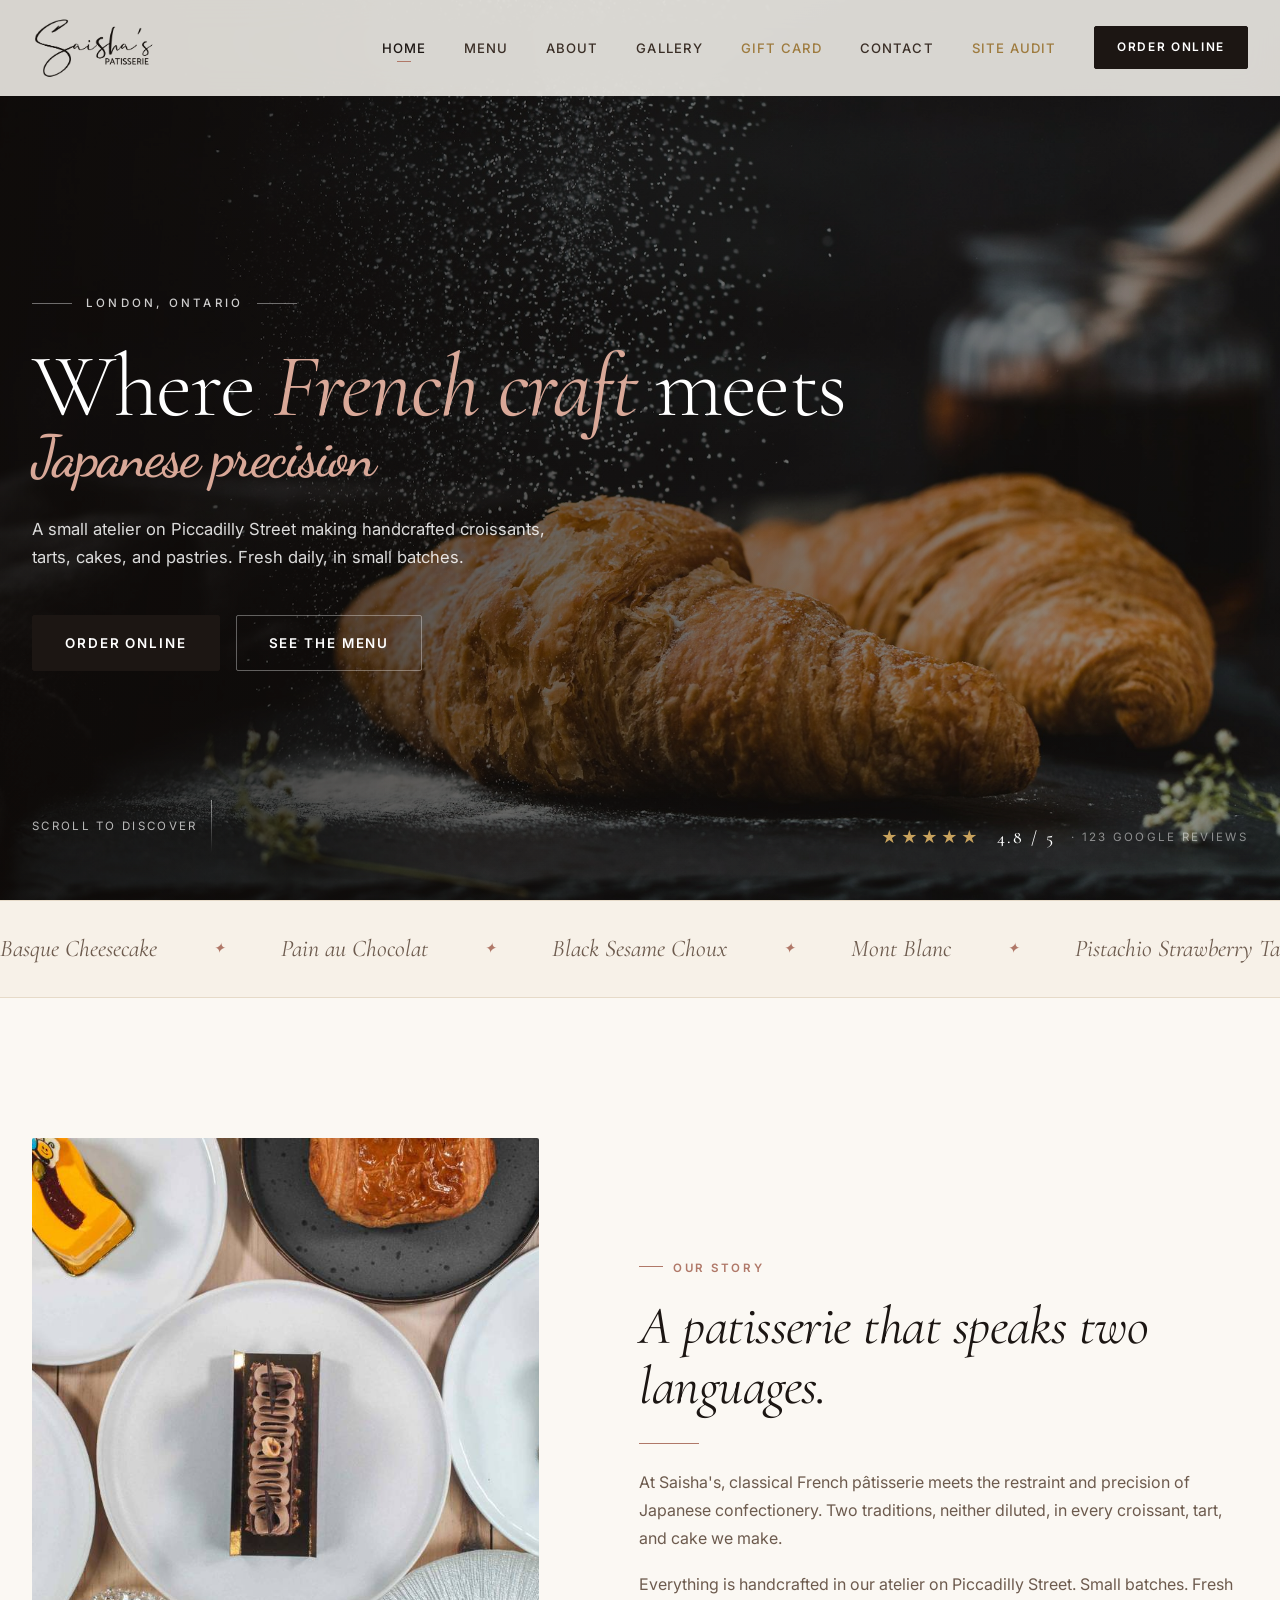
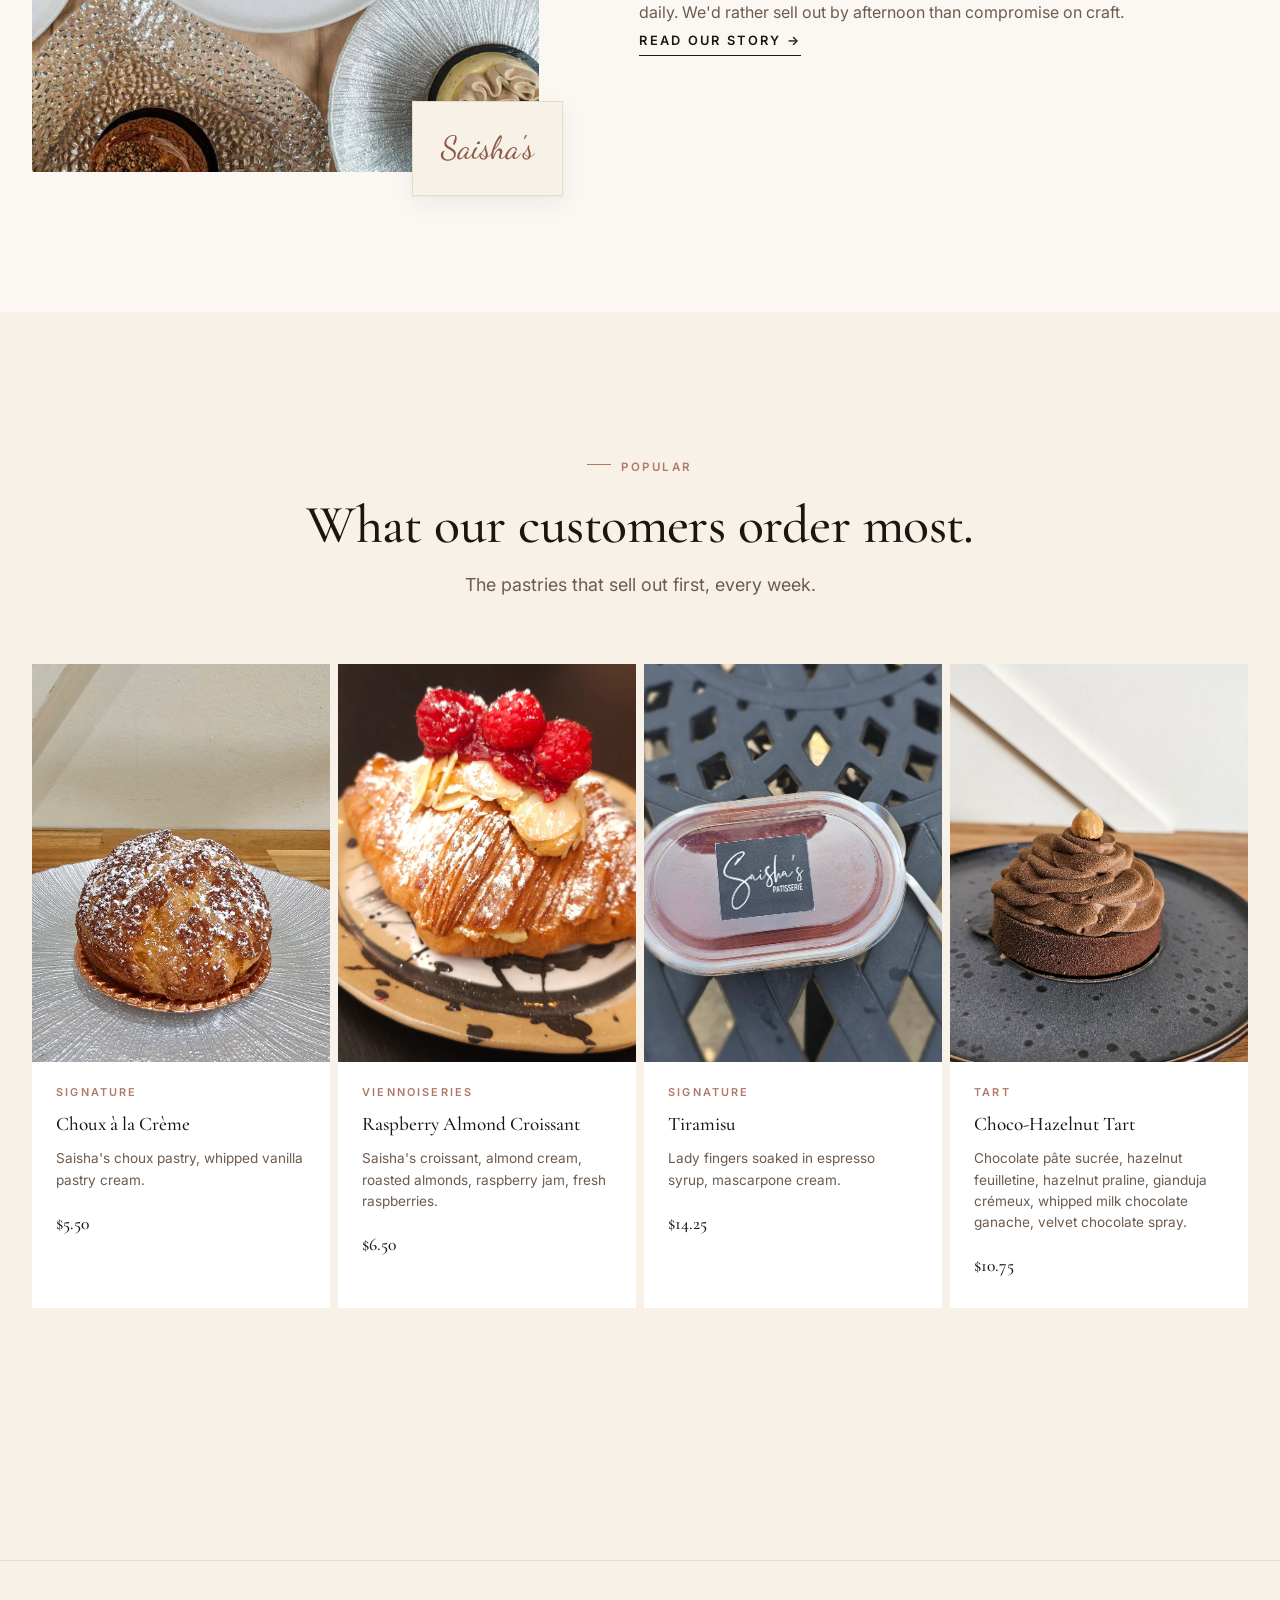
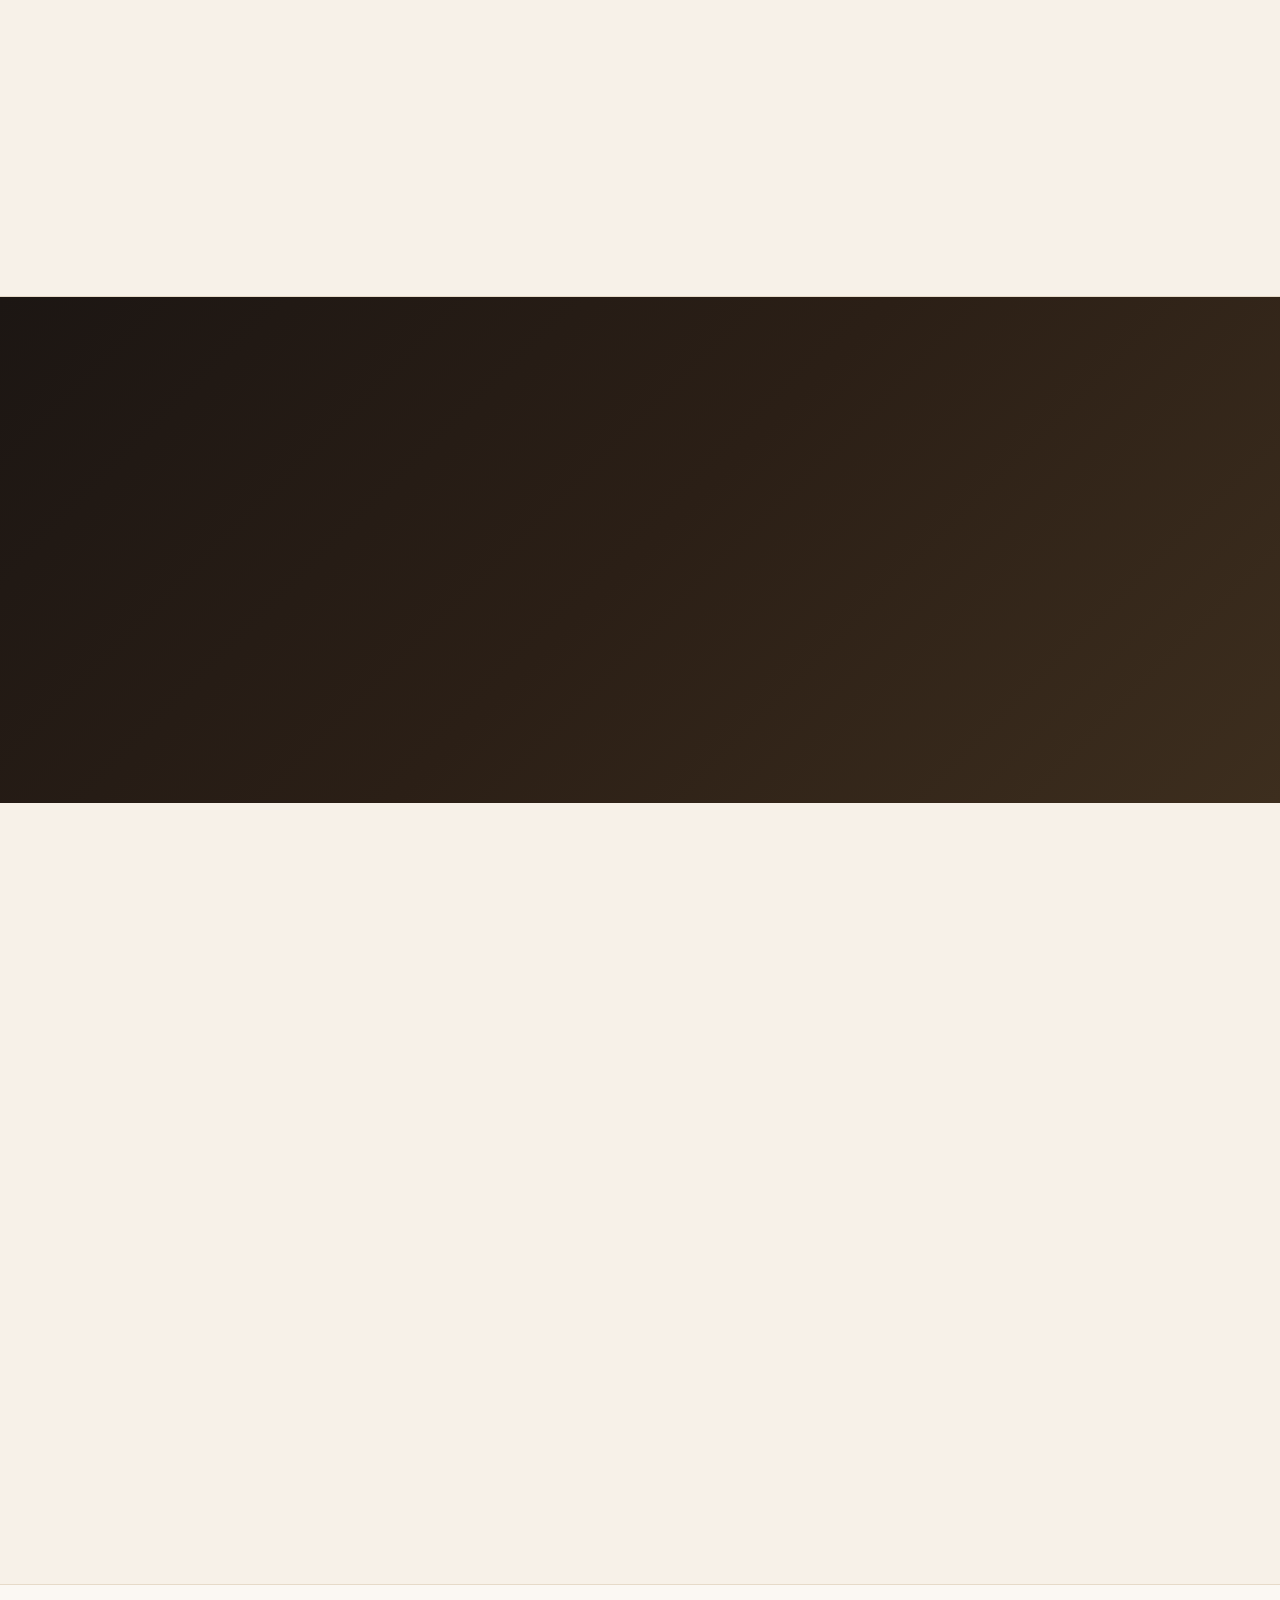
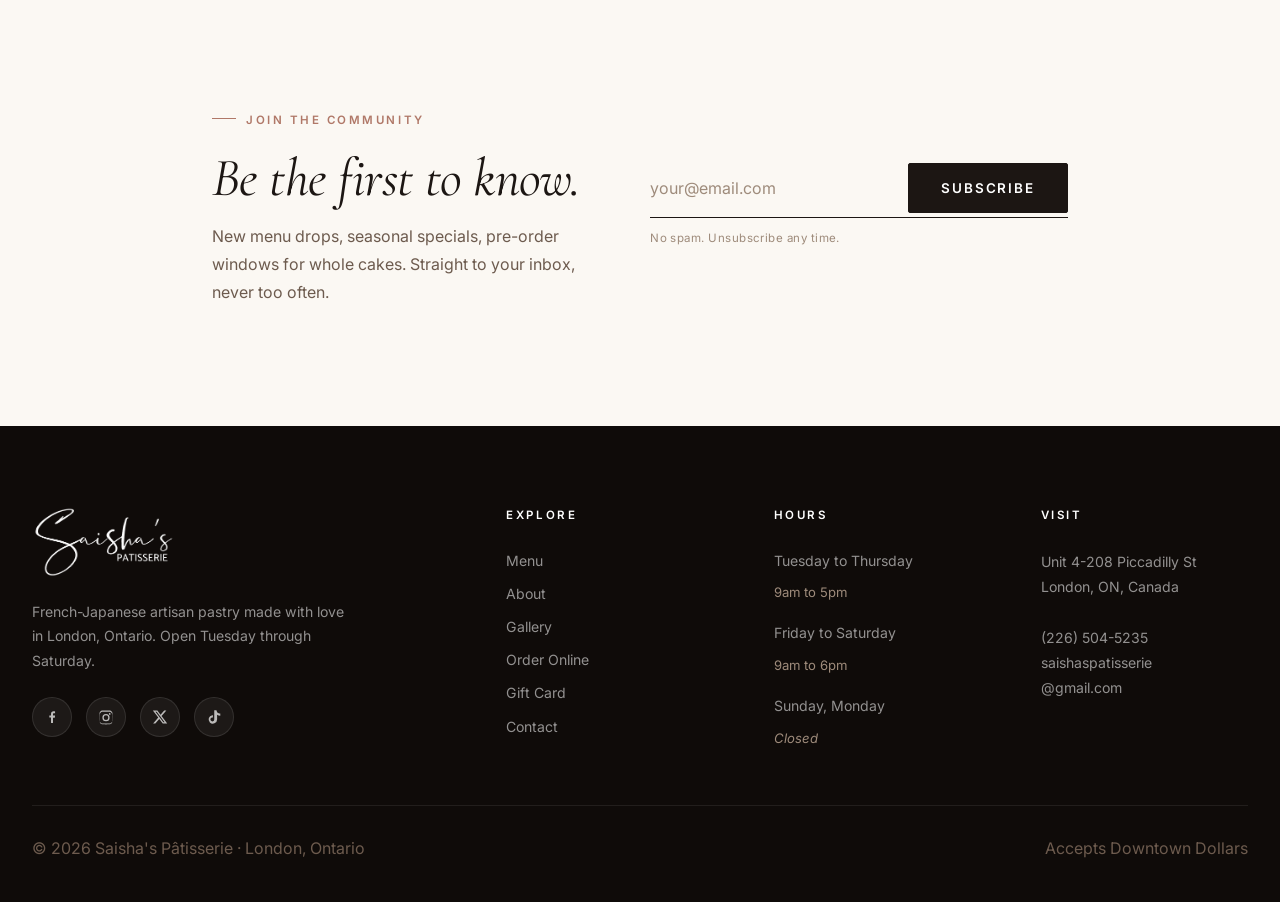
==== commit 1a73f429: "Add Site Audit nav link to every page; document mobile behaviour - Site Audit link (gold) now appear" ====
--- a/index.html
+++ b/index.html
@@ -39,6 +39,7 @@
  <li><a href="gallery.html">Gallery</a></li>
  <li><a href="https://app.squareup.com/gift/MLR6V0DSDRDC0/order" target="_blank" rel="noopener" style="color:var(--gold);">Gift Card</a></li>
  <li><a href="contact.html">Contact</a></li>
+ <li><a href="audit.html" style="color: var(--gold);">Site Audit</a></li>
  <li><a href="#" class="btn btn-primary nav-cta">Order Online</a></li>
  </ul>
  <button class="nav-toggle" aria-label="Menu"><span></span><span></span><span></span></button>
--- a/css/components.css
+++ b/css/components.css
@@ -456,8 +456,38 @@
 @media (max-width: 1024px) {
   .featured-grid { grid-template-columns: repeat(2, 1fr); }
 }
-@media (max-width: 540px) {
-  .featured-grid { grid-template-columns: 1fr; }
+@media (max-width: 640px) {
+  .featured {
+    padding: 56px 0;
+  }
+  .featured .wrap { padding-right: 0; }
+  .featured-grid {
+    display: flex;
+    grid-template-columns: none;
+    gap: 12px;
+    overflow-x: auto;
+    scroll-snap-type: x mandatory;
+    padding: 4px 20px 16px 0;
+    -webkit-overflow-scrolling: touch;
+    scrollbar-width: none;
+  }
+  .featured-grid::-webkit-scrollbar { display: none; }
+  .featured-card {
+    flex: 0 0 78%;
+    scroll-snap-align: start;
+  }
+  .featured-card-img { aspect-ratio: 1/1; }
+  .featured-card-body { padding: 16px 18px 20px; }
+  .featured-card-body h4 { font-size: 1.1rem; margin-bottom: 6px; }
+  .featured-card-body .desc {
+    font-size: 0.82rem;
+    line-height: 1.5;
+    margin-bottom: 10px;
+    display: -webkit-box;
+    -webkit-line-clamp: 3;
+    -webkit-box-orient: vertical;
+    overflow: hidden;
+  }
 }
 
 /* ===========================================================
@@ -856,6 +886,27 @@
   gap: 12px;
   flex-wrap: wrap;
   justify-content: center;
+}
+@media (max-width: 900px) {
+  .menu-nav { padding: 12px 0; }
+  .menu-nav .wrap { padding: 0; }
+  .menu-nav-inner {
+    flex-wrap: nowrap;
+    justify-content: flex-start;
+    overflow-x: auto;
+    -webkit-overflow-scrolling: touch;
+    scrollbar-width: none;
+    gap: 8px;
+    padding: 2px 20px;
+    scroll-padding-left: 20px;
+  }
+  .menu-nav-inner::-webkit-scrollbar { display: none; }
+  .menu-tab {
+    flex-shrink: 0;
+    padding: 9px 16px;
+    font-size: 0.72rem;
+    letter-spacing: 0.1em;
+  }
 }
 .menu-tab {
   padding: 10px 22px;
@@ -1871,3 +1922,81 @@
   color: var(--ink-soft);
 }
 .finding .fix strong { color: var(--ink); }
+
+/* ===========================================================
+   MOBILE TIGHTENING · reduce vertical bloat on narrow screens
+   =========================================================== */
+@media (max-width: 640px) {
+  :root { --nav-h: 72px; }
+  .nav-logo img { height: 46px; }
+
+  .hero { min-height: 88vh; }
+  .hero-content { padding: 24px 0 56px; }
+  .hero-content h1 { margin-bottom: 20px; }
+  .hero-tagline { margin-bottom: 28px; }
+  .hero-meta { bottom: 24px; }
+
+  .page-header { padding: calc(var(--nav-h) + 32px) 0 40px; }
+  .page-header .lead { font-size: 0.98rem; }
+
+  .section { padding: 48px 0; }
+  .section-header { margin-bottom: 32px; }
+
+  .intro { padding: 56px 0; }
+  .intro-split { gap: 32px; }
+  .intro-text h2 { margin-bottom: 18px; }
+  .intro-sig {
+    bottom: -14px;
+    padding: 12px 18px;
+    font-size: 1.5rem;
+  }
+
+  .pullquote { padding: 48px 0; }
+
+  .menu-category { padding: 44px 0; }
+  .menu-category-header { margin-bottom: 32px; }
+  .menu-grid { gap: 28px 20px; }
+
+  .grid { gap: 20px; }
+  .card { padding: 24px; }
+
+  /* About → What We Believe: keep centered stack, tighten vertical rhythm */
+  .section.bg-cream .grid-3 {
+    gap: 20px;
+  }
+  .section.bg-cream .grid-3 > .card {
+    padding: 4px 0 !important;
+  }
+  .section.bg-cream .grid-3 > .card > div:first-child {
+    font-size: 1.8rem !important;
+    margin-bottom: 6px !important;
+    line-height: 1;
+  }
+  .section.bg-cream .grid-3 > .card h3 {
+    margin: 0 0 4px !important;
+    font-size: 1.05rem !important;
+    line-height: 1.3 !important;
+  }
+  .section.bg-cream .grid-3 > .card p {
+    font-size: 0.88rem !important;
+    line-height: 1.55 !important;
+    max-width: 42ch;
+    margin: 0 auto !important;
+  }
+
+  /* Menu grid: force visibility on mobile so fade-up doesn't hide items
+     when the tab-scroll lands at the section header */
+  .menu-grid.fade-up {
+    opacity: 1 !important;
+    transform: none !important;
+  }
+
+  .marquee { padding: 18px 0; }
+  .marquee-item { font-size: 1.15rem; gap: 36px; }
+  .marquee-track { gap: 36px; }
+
+  .footer { padding: 56px 0 28px; }
+  .footer-grid { gap: 32px; margin-bottom: 36px; }
+
+  .cta-banner { padding: 64px 0; }
+}
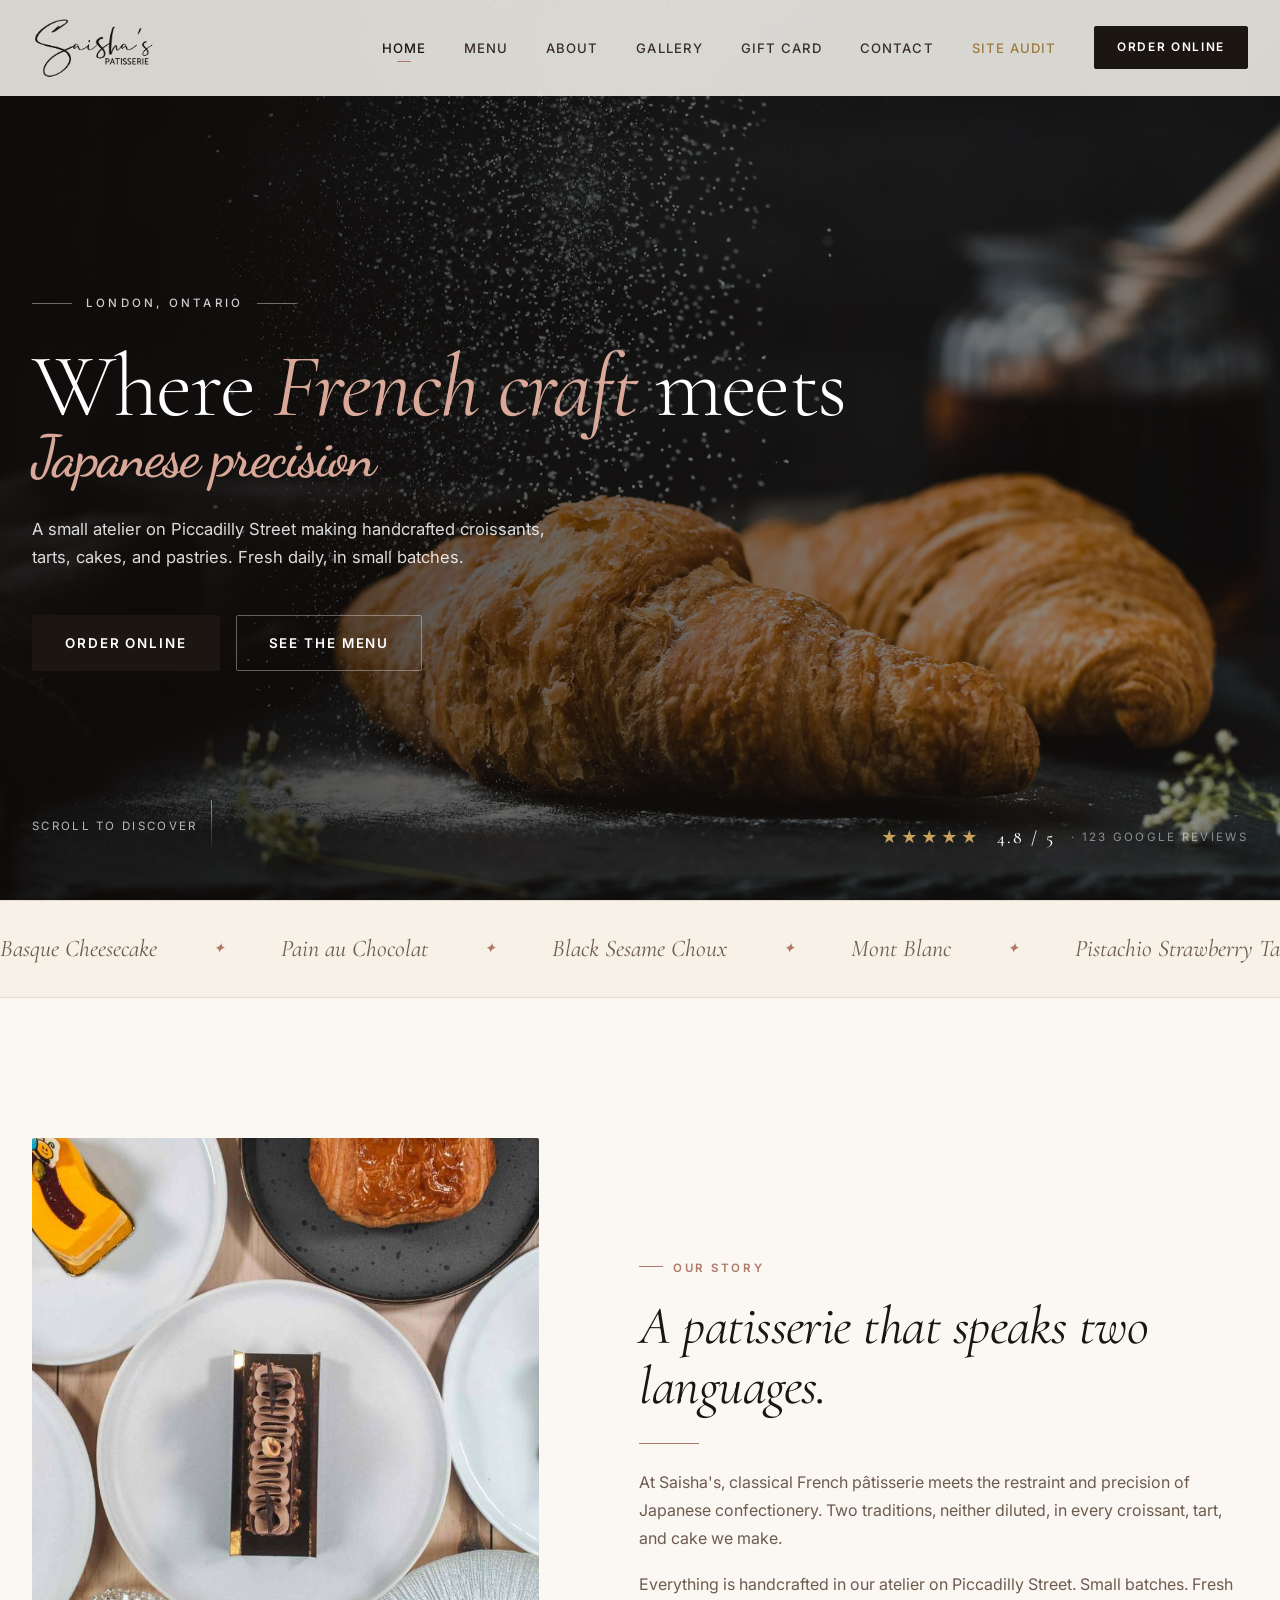
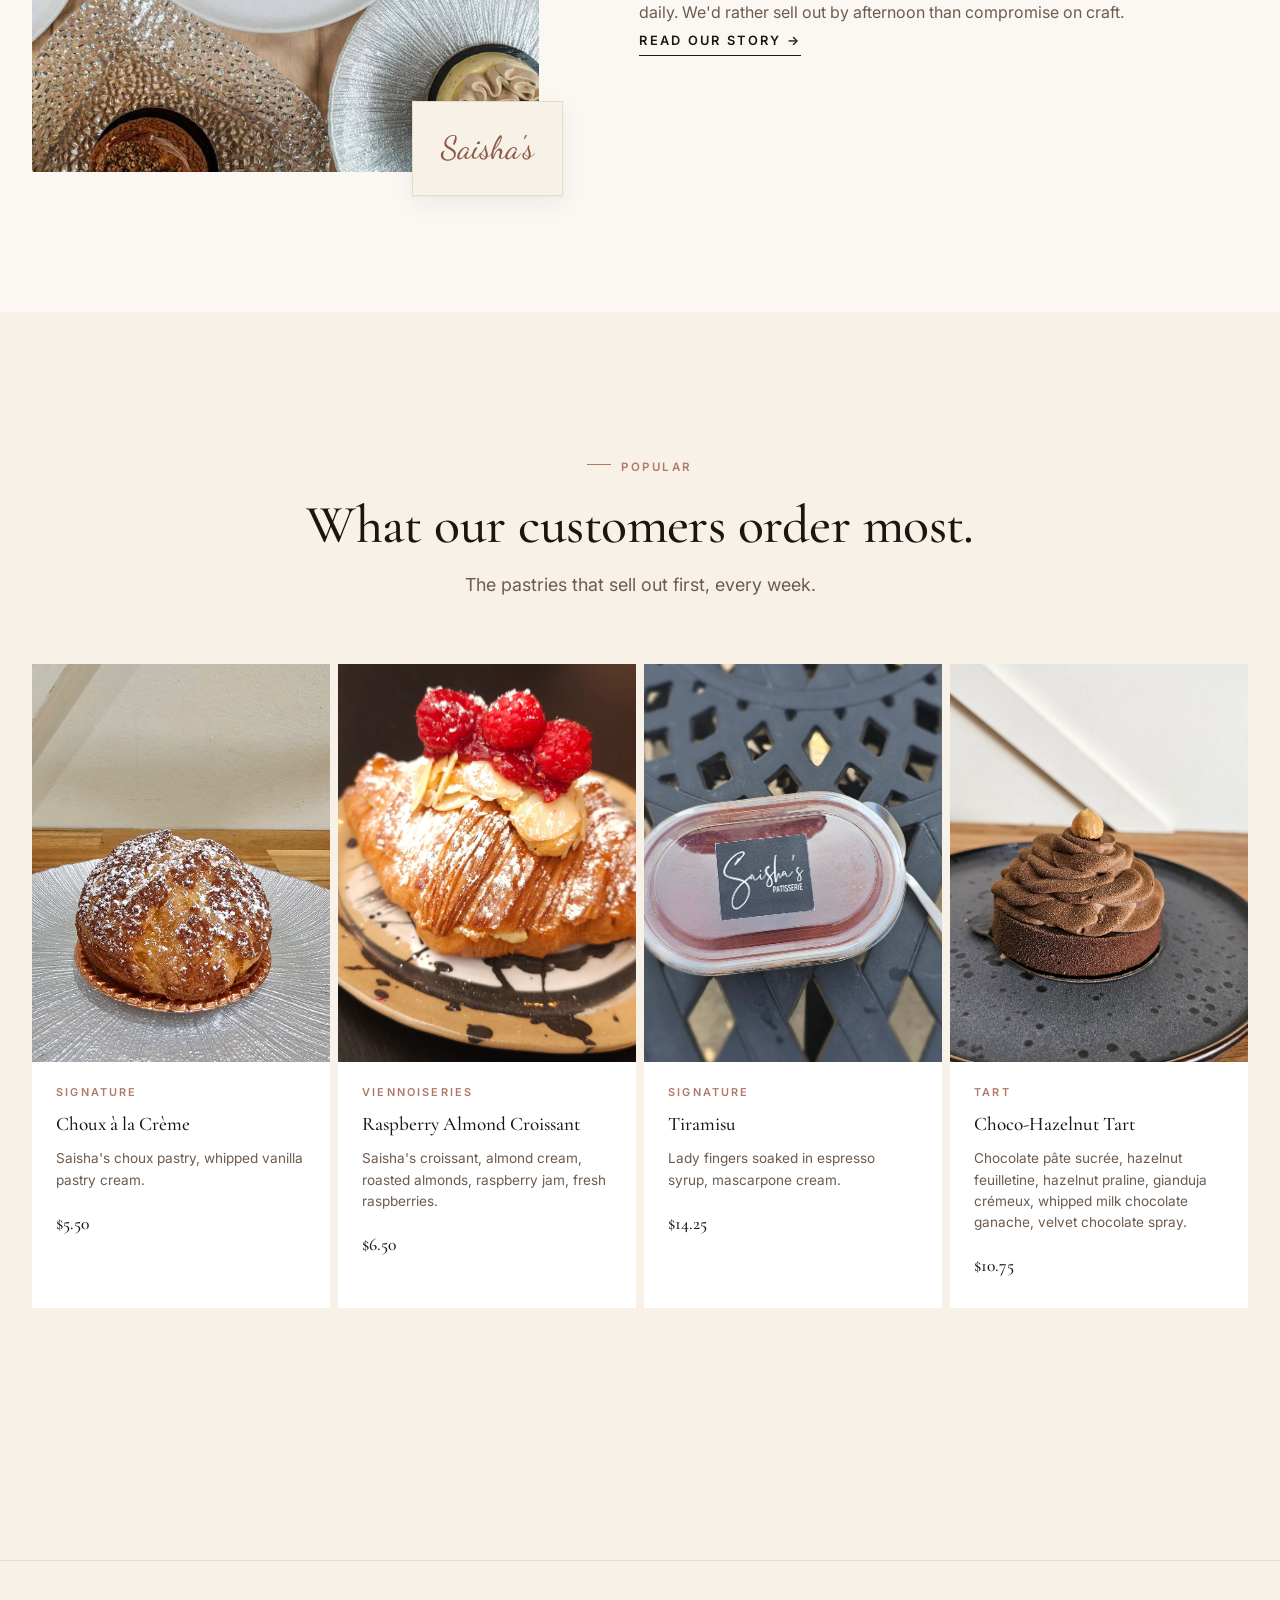
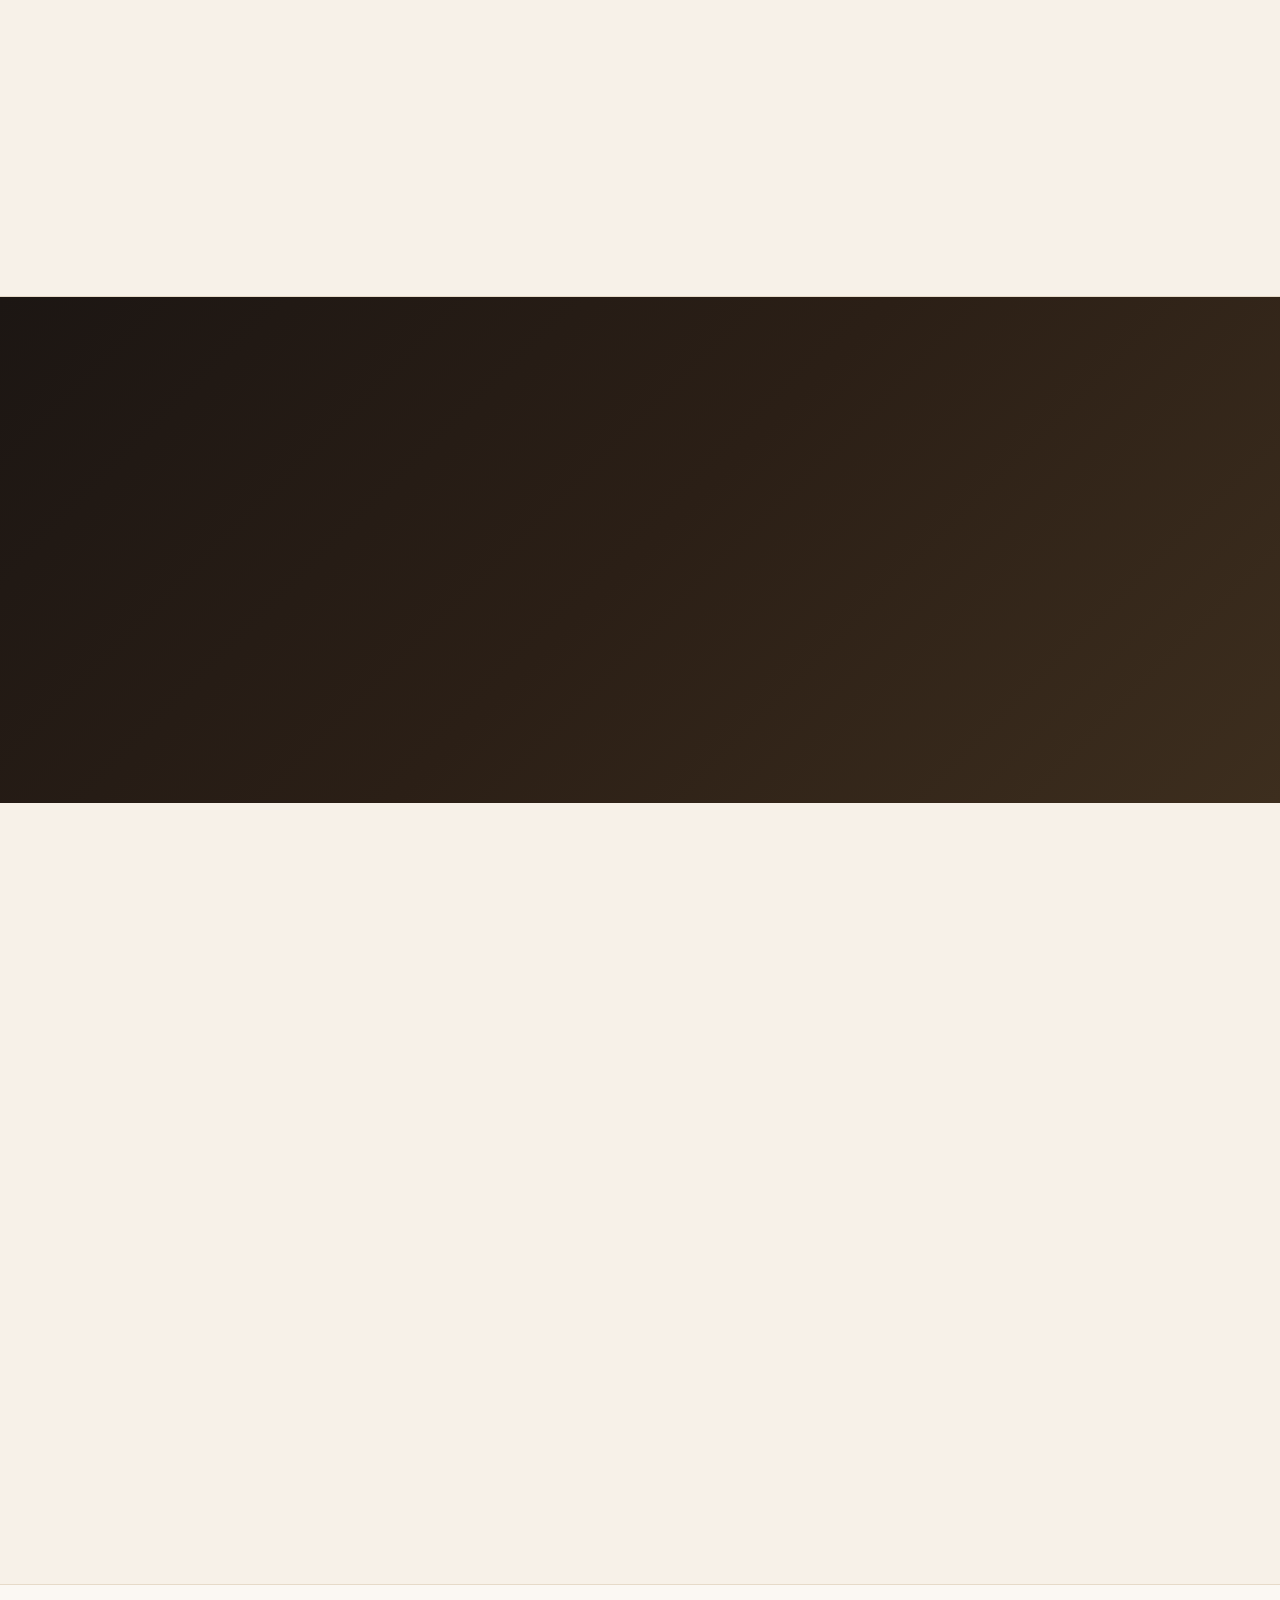
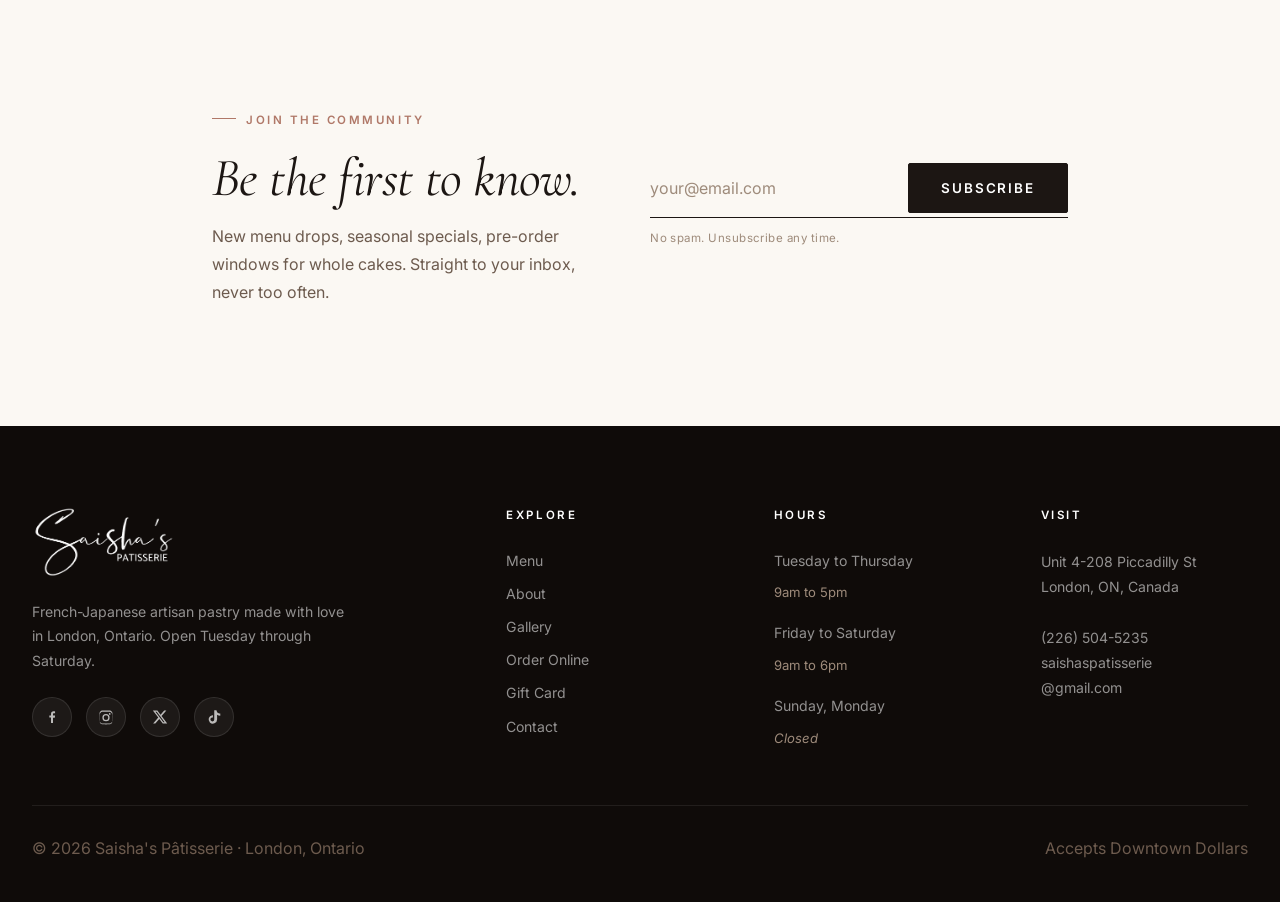
==== commit 461b8d94: "Remove gold colour from Gift Card nav links Gift Card now matches the rest of the nav. The gold 'Pur" ====
--- a/index.html
+++ b/index.html
@@ -37,7 +37,7 @@
  <li><a href="menu.html">Menu</a></li>
  <li><a href="about.html">About</a></li>
  <li><a href="gallery.html">Gallery</a></li>
- <li><a href="https://app.squareup.com/gift/MLR6V0DSDRDC0/order" target="_blank" rel="noopener" style="color:var(--gold);">Gift Card</a></li>
+ <li><a href="https://app.squareup.com/gift/MLR6V0DSDRDC0/order" target="_blank" rel="noopener">Gift Card</a></li>
  <li><a href="contact.html">Contact</a></li>
  <li><a href="audit.html" style="color: var(--gold);">Site Audit</a></li>
  <li><a href="#" class="btn btn-primary nav-cta">Order Online</a></li>
